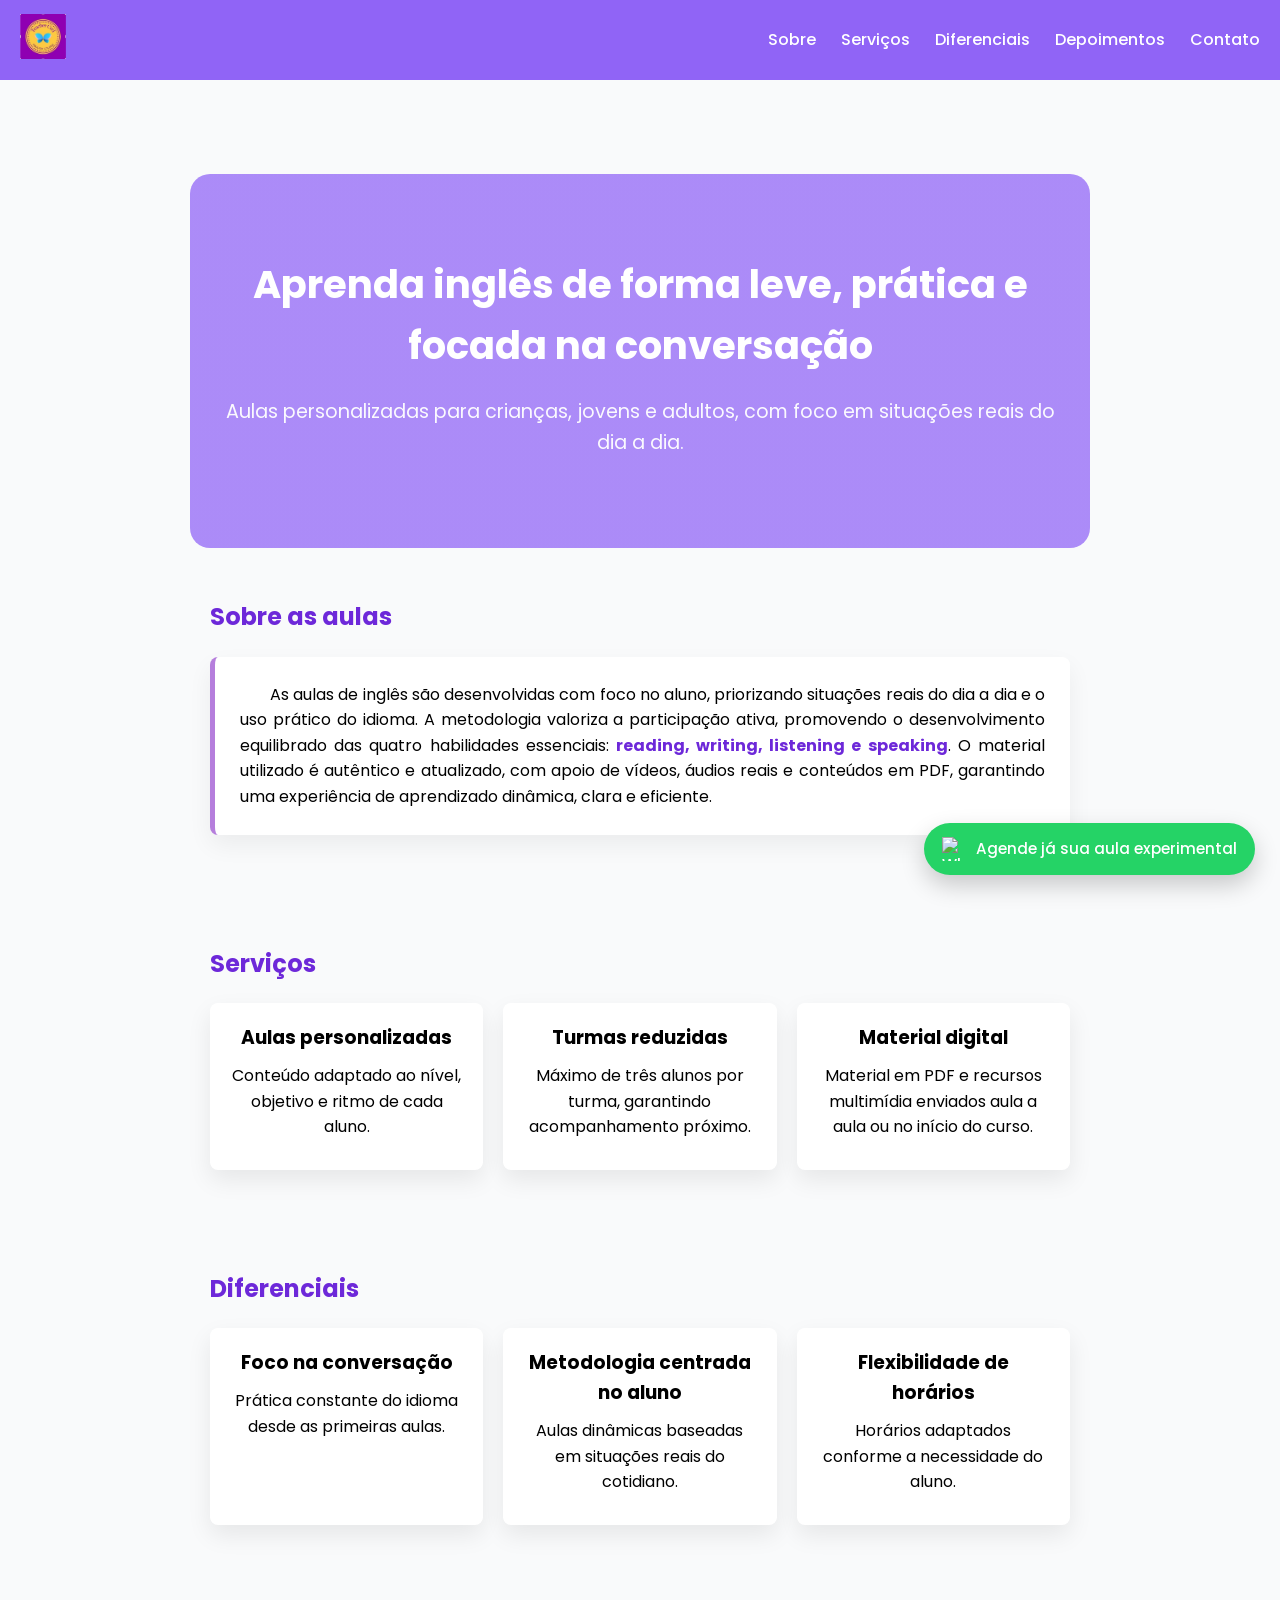
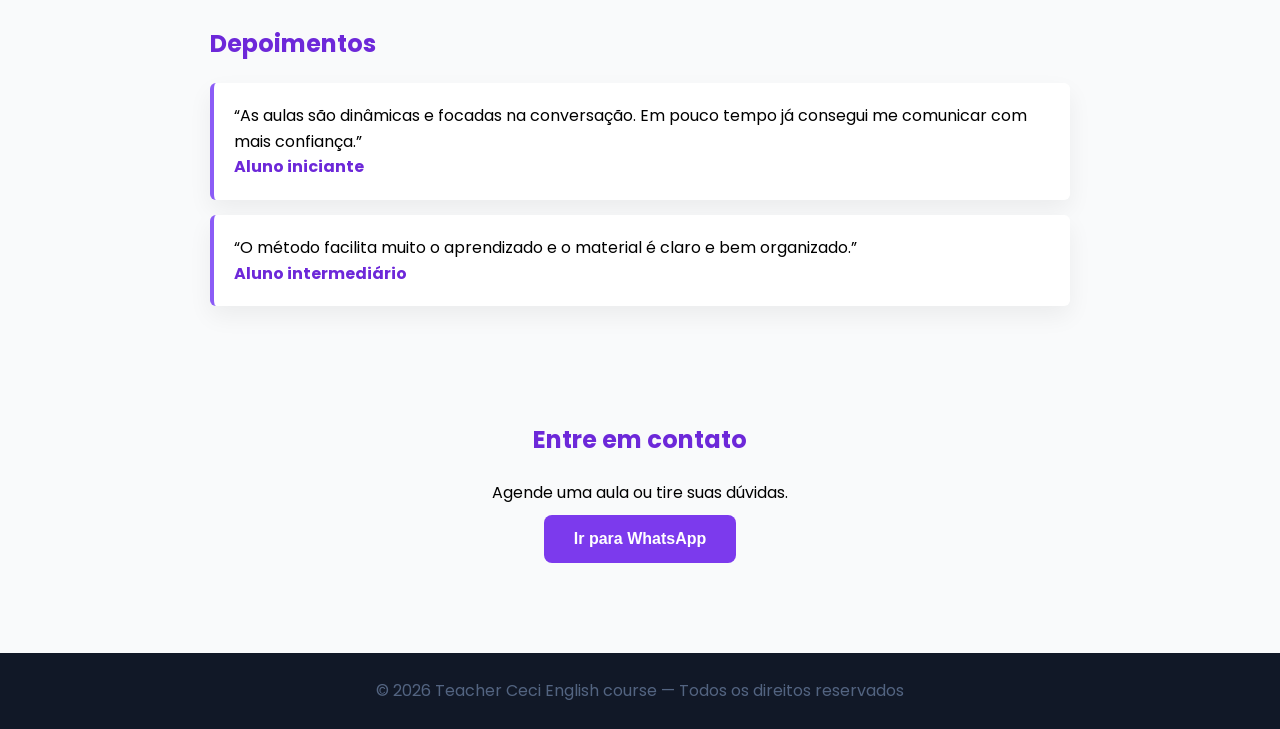
==== index.html @ 1634637b "Add files via upload" ====
<!DOCTYPE html>
<html lang="pt-BR">
<head>
  <meta charset="UTF-8">
  <meta name="viewport" content="width=device-width, initial-scale=1.0">
  <meta name="description" content="Aulas de inglês personalizadas para crianças, jovens e adultos, com foco na conversação e situações do dia a dia.">
  <title>Teacher Ceci English Course</title>
  <link href="https://fonts.googleapis.com/css2?family=Poppins:wght@300;400;600;700&display=swap" rel="stylesheet">
  <link rel="stylesheet" href="style.css">
</head>
<body id="topo">

<header class="topo">
  <a href="#topo" class="logo">
    <img src="img/logo.jpeg" alt="Logo Teacher Ceci">
  </a>

  <nav class="nav">
    <button class="menu-toggle" aria-label="Abrir menu">
      ☰
    </button>

    <ul class="menu">
      <li><a href="#sobre">Sobre</a></li>
      <li><a href="#servicos">Serviços</a></li>
      <li><a href="#diferenciais">Diferenciais</a></li>
      <li><a href="#depoimentos">Depoimentos</a></li>
      <li><a href="#contato">Contato</a></li>
    </ul>
  </nav>
</header>

<div class="hero">
  <h1>Aprenda inglês de forma leve, prática e focada na conversação</h1>
  <p>Aulas personalizadas para crianças, jovens e adultos, com foco em situações reais do dia a dia.</p>
</div>



  <section id="sobre" class="sobre">
    <h2>Sobre as aulas</h2>
     <p>
    As aulas de inglês são desenvolvidas com foco no aluno, priorizando situações reais do dia a dia e o uso prático do idioma.
    A metodologia valoriza a participação ativa, promovendo o desenvolvimento equilibrado das quatro habilidades essenciais:
    <strong>reading, writing, listening e speaking</strong>.
    O material utilizado é autêntico e atualizado, com apoio de vídeos, áudios reais e conteúdos em PDF, garantindo uma
    experiência de aprendizado dinâmica, clara e eficiente.
  </p>
</section>

  <section id="servicos" class="servicos">
  <h2>Serviços</h2>
  <ul>
    <li>
      <h3>Aulas personalizadas</h3>
      <p>Conteúdo adaptado ao nível, objetivo e ritmo de cada aluno.</p>
    </li>
    <li>
      <h3>Turmas reduzidas</h3>
      <p>Máximo de três alunos por turma, garantindo acompanhamento próximo.</p>
    </li>
    <li>
      <h3>Material digital</h3>
      <p>Material em PDF e recursos multimídia enviados aula a aula ou no início do curso.</p>
    </li>
  </ul>
</section>


 

<section id="diferenciais" class="servicos">
  <h2>Diferenciais</h2>
  <ul>
    <li>
      <h3>Foco na conversação</h3>
      <p>Prática constante do idioma desde as primeiras aulas.</p>
    </li>
    <li>
      <h3>Metodologia centrada no aluno</h3>
      <p>Aulas dinâmicas baseadas em situações reais do cotidiano.</p>
    </li>
    <li>
      <h3>Flexibilidade de horários</h3>
      <p>Horários adaptados conforme a necessidade do aluno.</p>
    </li>
  </ul>
</section>

<section id="depoimentos">
  <h2>Depoimentos</h2>

  <p>
    “As aulas são dinâmicas e focadas na conversação. Em pouco tempo já consegui me comunicar com mais confiança.”
    <br><strong>Aluno iniciante</strong>
  </p>

  <p>
    “O método facilita muito o aprendizado e o material é claro e bem organizado.”
    <br><strong>Aluno intermediário</strong>
  </p>
</section>

<section id="contato" class="contato">
  <h2>Entre em contato</h2>
  <p>Agende uma aula ou tire suas dúvidas.</p>
  <a href="https://wa.me/5511981328316" target="_blank">
  <button>Ir para WhatsApp</button>
</a>

</section>


  <footer>
  © 2026 Teacher Ceci English course — Todos os direitos reservados
</footer>

  
  <script src="script.js"></script>
  <a href="https://wa.me/5511981328316" class="whatsapp" target="_blank">
  <img src="img/whatsapp.svg" alt="WhatsApp">
  <span>Agende já sua aula experimental</span>
</a>
</body>
</html>
---- style.css ----
/* RESET */
* {
  margin: 0;
  padding: 0;
  box-sizing: border-box;
}

strong {
  color: #6d28d9;
}

/* GERAL */
body {
  font-family: 'Poppins', sans-serif;
  background-color: #f9fafb;
  color: black;
  line-height: 1.6;
  padding-top: 64px;
}

p {
  font-size: 1rem;
  margin-top: 10px;
  margin-bottom: 10px;
}


html {
  scroll-behavior: smooth;
}

/* HEADER */
.topo-barra {
  position: fixed;
  top: 0;
  left: 0;
  width: 100%;
  height: 64px; 

  background: rgba(139, 92, 246, 0.95);
  backdrop-filter: blur(6px);

  display: flex;
  align-items: center;
  justify-content: space-between;

  padding: 0 20px; 
  z-index: 1000;
}


.logo-link {
  height: 40px;
  display: flex;
  align-items: center;
}

.logo-link img {
  height: 100%;
  width: auto;
  display: block;
}


 .hero {
  max-width: 900px;
  margin: 110px auto 0; 
  padding: 80px 20px;
  text-align: center;
  color: white;

  background-image:
    linear-gradient(rgba(139,92,246,0.7), rgba(139,92,246,0.7)),
    url("img/hero-ingles.jpg");

  background-size: cover;
  background-position: center;
  border-radius: 20px;
}



.hero h1 {
  font-size: 2.4rem;
  margin-bottom: 20px;
}

.hero p {
  font-size: 1.2rem;
  opacity: 0.95;
}

header h1 {
  font-size: 2.8rem;
}

header p {
  font-size: 1.2rem;
  margin-top: 10px;
}

nav {
  display: flex;
  align-items: center;
}



nav a {
  color: white;
  text-decoration: none;
  font-weight: 500;
  font-size: 1rem;
  transition: 0.3s;
  position: relative;

}

nav a::after {
  content: "";
  position: absolute;
  width: 0;
  height: 2px;
  bottom: -5px;
  left: 0;
  background: white;
  transition: 0.3s;
}

nav a:hover::after {
  width: 100%;
}

nav a:hover {
  opacity: 0.8;
}

/* SEÇÕES */
section {
  max-width: 900px;
  margin: auto;
  padding: 50px 20px;
  scroll-margin-top: 100px;
}

h2 {
  margin-bottom: 20px;
  color: #6d28d9;
}

/* SOBRE */
.sobre p {
  background: white;
  padding: 25px;
  border-left: 5px solid #B57EDC;
  border-radius: 8px;
  text-align: justify;
  text-indent: 30px; 
  box-shadow: 0 10px 25px rgba(0,0,0,0.06);
}


/* SERVIÇOS */
.servicos ul {
  display: grid;
  grid-template-columns: repeat(auto-fit, minmax(220px, 1fr));
  gap: 20px;
  list-style: none;
}

.servicos li {
  background: white;
  padding: 20px;
  text-align: center;
  border-radius: 8px;
  box-shadow: 0 10px 25px rgba(0,0,0,0.08);
}

/* CONTATO */
.contato {
  text-align: center;
}

button {
  background: #7c3aed;
  color: white;
  border: none;
  padding: 15px 30px;
  font-size: 1rem;
  font-weight: 600;
  border-radius: 8px;
  cursor: pointer;
  transition: 0.3s;
}

button:hover {
  background: #6d28d9;
  transform: scale(1.05);
}

/* FOOTER */
footer {
  background: #111827;
  color: #536481;
  text-align: center;
  padding: 25px;
  margin-top: 40px;
}
section {
  animation: fadeUp 0.8s ease forwards;
}

@keyframes fadeUp {
  from {
    opacity: 0;
    transform: translateY(20px);
  }
  to {
    opacity: 1;
    transform: translateY(0);
  }
}
.whatsapp {
  position: fixed;
  bottom: 25px;
  right: 25px;

  display: flex;
  align-items: center;
  gap: 10px;

  background: #25d366;
  color: white;
  padding: 14px 18px;
  border-radius: 50px;

  text-decoration: none;
  font-weight: 500;
  font-size: 0.95rem;

  box-shadow: 0 10px 25px rgba(0,0,0,0.2);
  z-index: 999;

  transition: 0.3s;
}

.whatsapp img {
  width: 24px;
  height: 24px;
}

.whatsapp:hover {
  transform: scale(1.05);
}

@media (max-width: 768px) {
  .whatsapp span {
    display: none;
  }

  .whatsapp {
    padding: 15px;
    border-radius: 50%;
  }
}
@media (max-width: 768px) {
  .topo-barra {
    flex-direction: column;
    gap: 15px;
  }

  .hero h1 {
    font-size: 1.8rem;
  }

  .hero p {
    font-size: 1rem;
  }
}


#depoimentos p {
  background: white;
  padding: 20px;
  margin-bottom: 15px;
  border-left: 4px solid #8b5cf6;
  border-radius: 6px;
  box-shadow: 0 10px 25px rgba(0,0,0,0.06);
}

.logo img {
  height: 45px;
}

.menu {
  display: flex;
  gap: 30px;
}

.menu a {
  color: white;
  text-decoration: none;
  font-weight: 500;
}
.topo {
  position: fixed;
  top: 0;
  left: 0;
  width: 100%;
  height: 80px;
  background: rgba(139, 92, 246, 0.95);
  display: flex;
  justify-content: space-between;
  align-items: center;
  padding: 0px 20px;
  z-index: 1000;
}

.logo img {
  height: 45px;
}

/* NAV */
.nav {
  position: relative;
}

.menu {
  list-style: none;
  display: flex;
  gap: 25px;
}

/* BOTÃO HAMBÚRGUER */
.menu-toggle {
  position: relative;
  z-index: 10000;
  display: none;
  background: none;
  border: none;
  font-size: 28px;
  color: white;
  cursor: pointer;
}

/* MOBILE */
 @media (max-width: 768px) {

  .menu-toggle {
    display: block;
  }

  .nav {
    position: relative;
  }

  .menu {
    display: none;
    position: absolute;
    top: calc(100% + 10px);
    right: 0;

    background: #8b5cf6;
    flex-direction: column;
    width: 220px;
    padding: 18px;

    border-radius: 12px;
    box-shadow: 0 10px 25px rgba(0,0,0,0.25);

    z-index: 9999;
  }

  .menu.show {
    display: flex;
  }
}
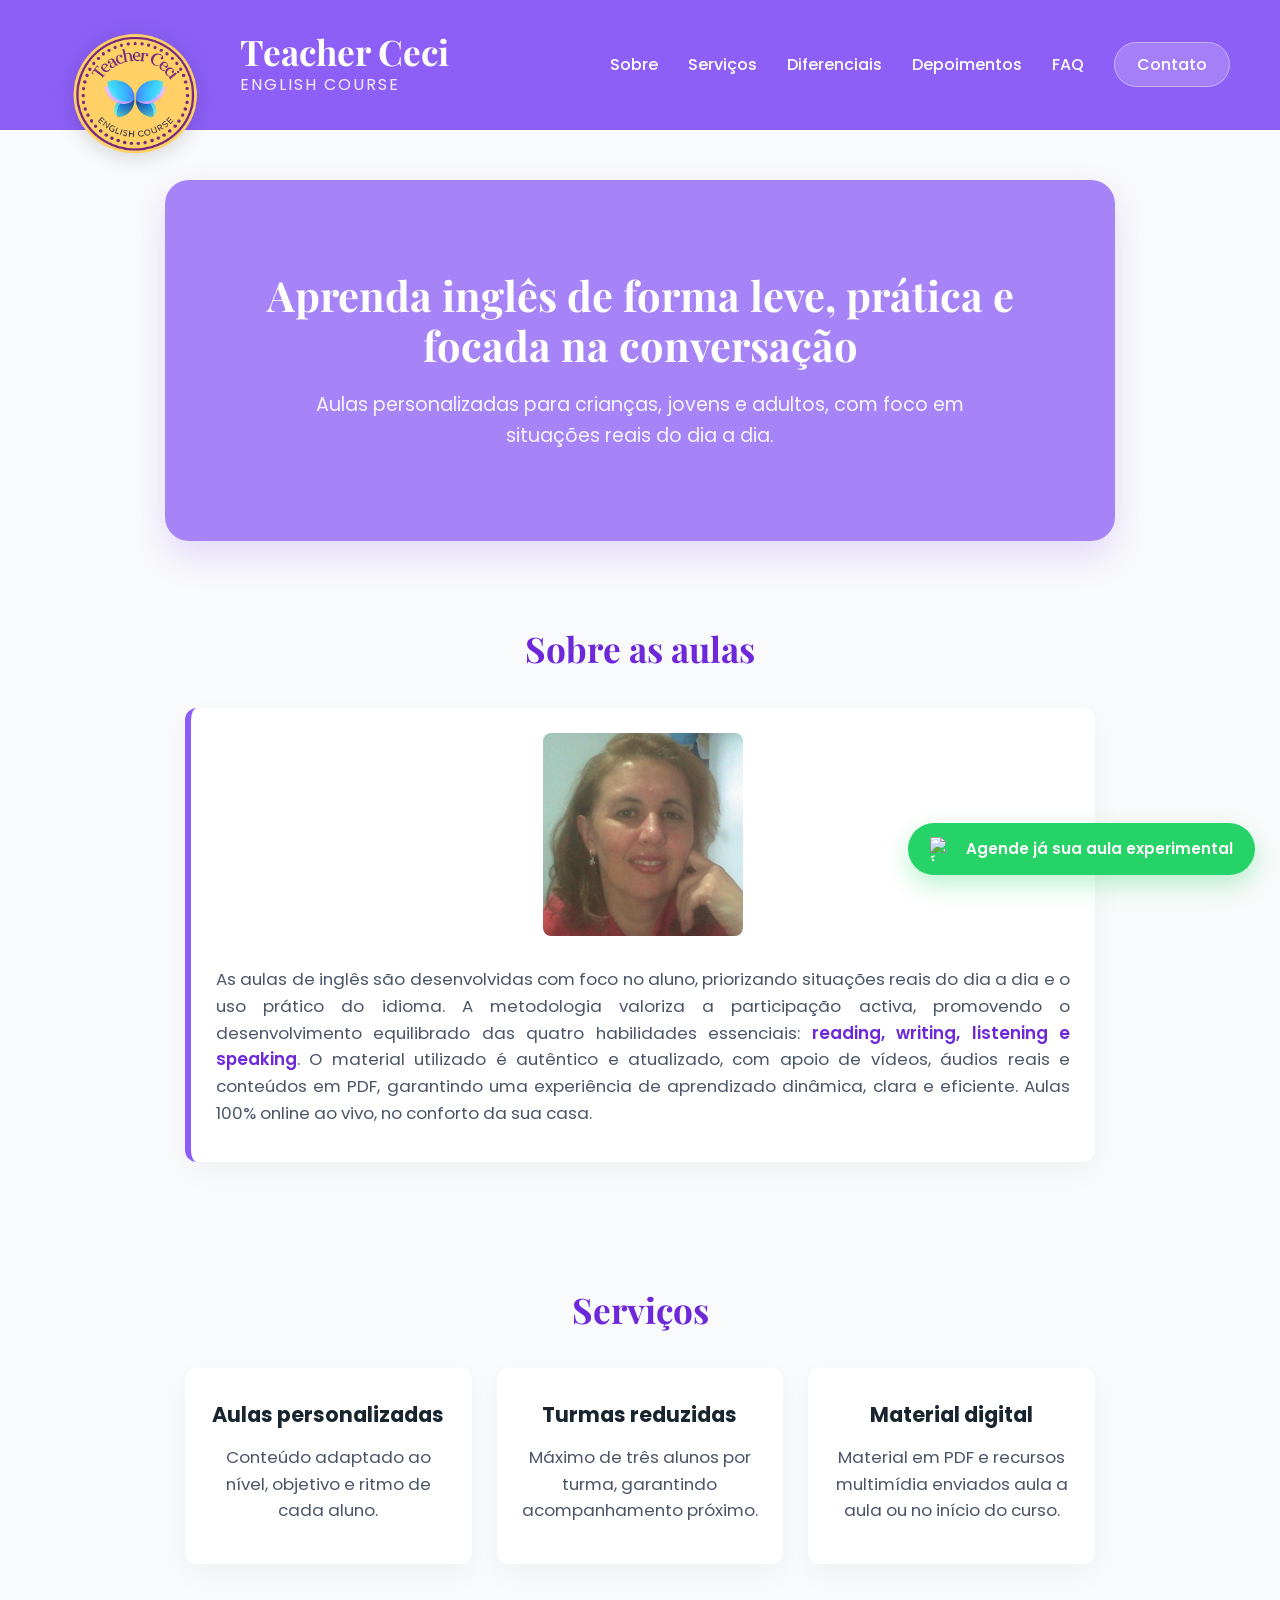
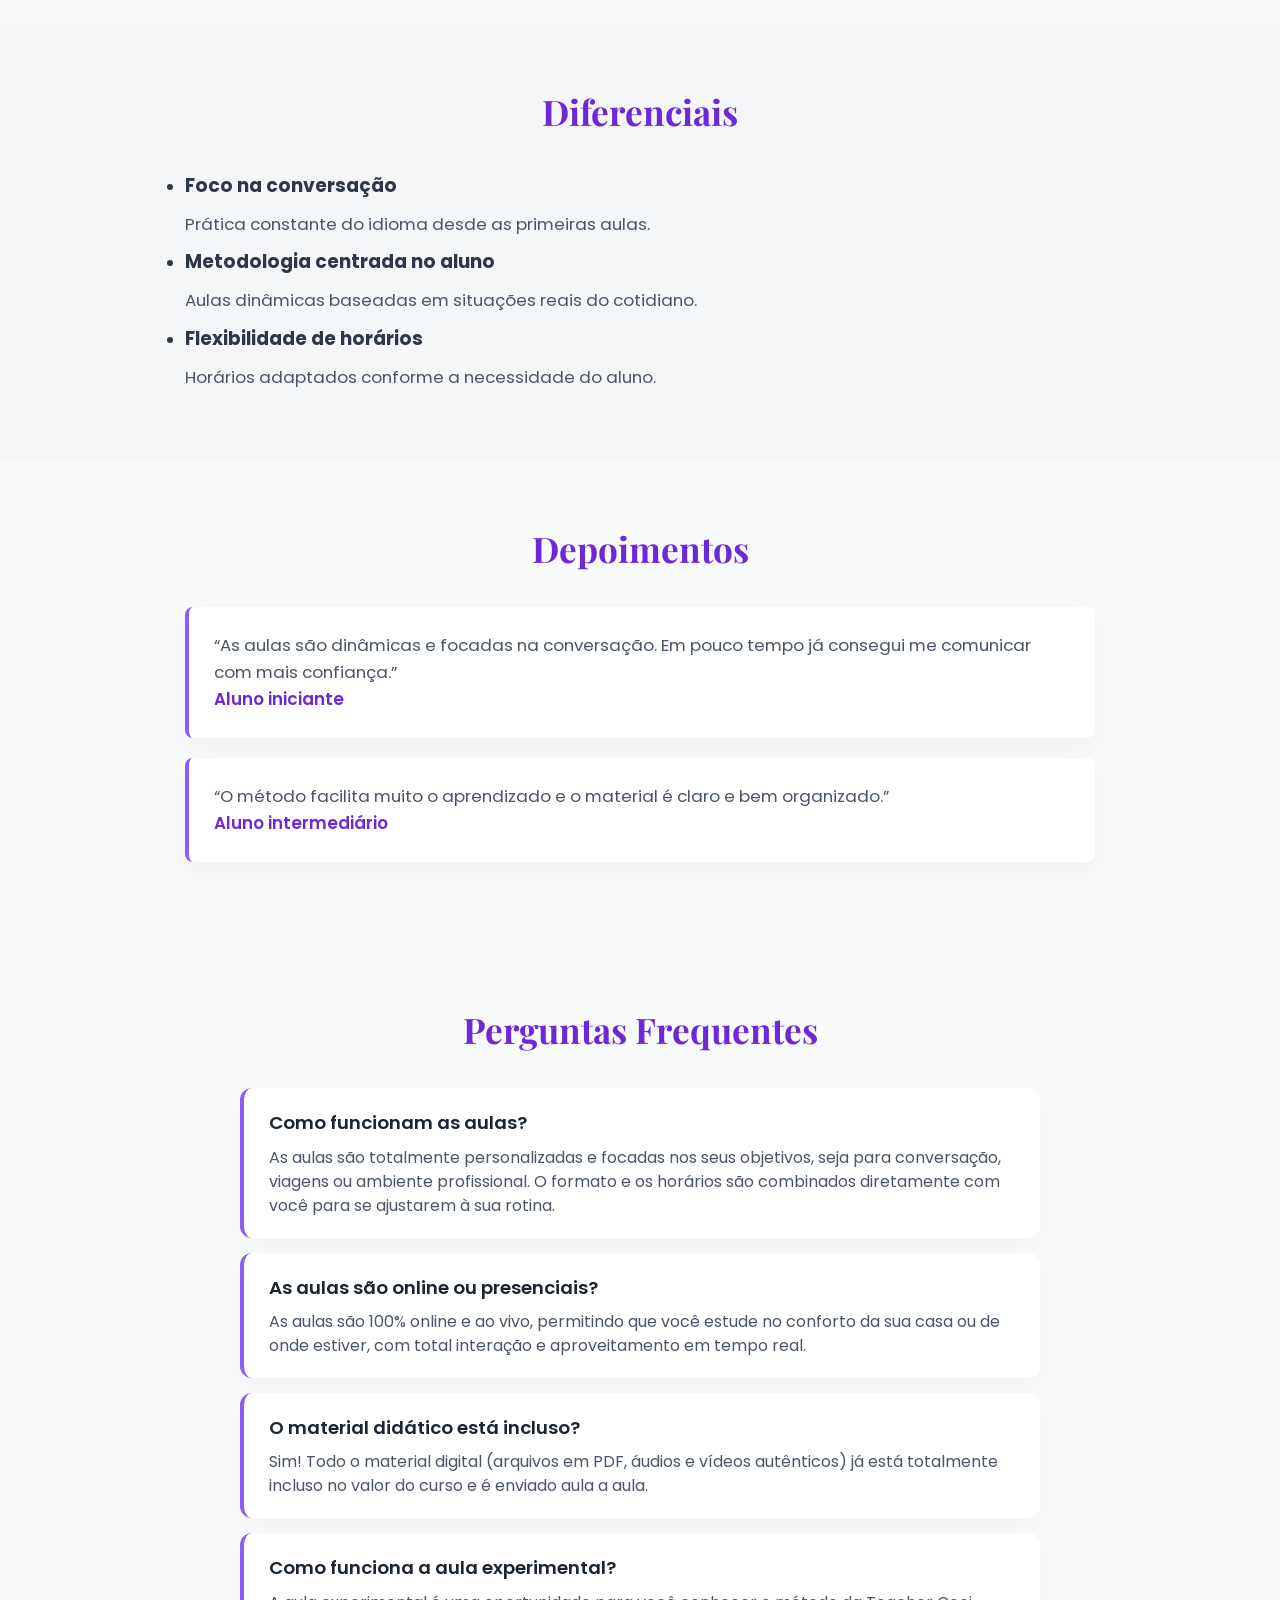
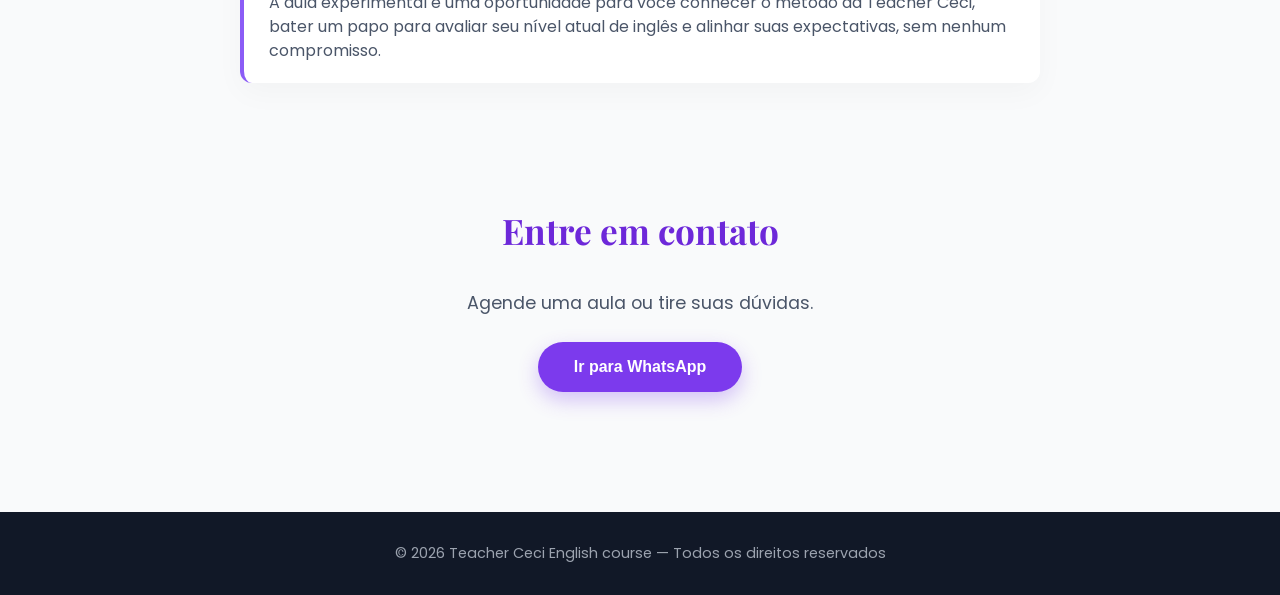
==== commit e8c20ad6: "Add files via upload" ====
--- a/index.html
+++ b/index.html
@@ -5,29 +5,39 @@
   <meta name="viewport" content="width=device-width, initial-scale=1.0">
   <meta name="description" content="Aulas de inglês personalizadas para crianças, jovens e adultos, com foco na conversação e situações do dia a dia.">
   <title>Teacher Ceci English Course</title>
-  <link href="https://fonts.googleapis.com/css2?family=Poppins:wght@300;400;600;700&display=swap" rel="stylesheet">
+  <!-- Fontes otimizadas: Playfair Display para títulos e Poppins para textos -->
+<link rel="preconnect" href="https://fonts.googleapis.com">
+<link rel="preconnect" href="https://fonts.gstatic.com" crossorigin>
+<link href="https://fonts.googleapis.com/css2?family=Playfair+Display:ital,wght@0,700;1,400&family=Poppins:wght@300;400;500;600;700&display=swap" rel="stylesheet">
   <link rel="stylesheet" href="style.css">
+  <link rel="icon" type="image/png" href="img/favicon.png">
 </head>
 <body id="topo">
 
-<header class="topo">
-  <a href="#topo" class="logo">
-    <img src="img/logo.jpeg" alt="Logo Teacher Ceci">
-  </a>
+<header class="topo-barra">
+  
+  <div class="logo-area">
+    <div class="logo">
+      <img src="img/logo.png" alt="Logotipo oficial do curso de inglês Teacher Ceci English Course">
+    </div>
 
-  <nav class="nav">
-    <button class="menu-toggle" aria-label="Abrir menu">
-      ☰
-    </button>
+    <div class="nome-escola">
+      <h1>Teacher Ceci</h1>
+      <span>English Course</span>
+    </div>
+  </div>
 
-    <ul class="menu">
+  <nav>
+    <ul>
       <li><a href="#sobre">Sobre</a></li>
       <li><a href="#servicos">Serviços</a></li>
       <li><a href="#diferenciais">Diferenciais</a></li>
       <li><a href="#depoimentos">Depoimentos</a></li>
-      <li><a href="#contato">Contato</a></li>
+      <li><a href="#faq">FAQ</a></li>
+      <li><a href="#contato" class="botao-contato">Contato</a></li>
     </ul>
   </nav>
+
 </header>
 
 <div class="hero">
@@ -38,14 +48,24 @@
 
 
   <section id="sobre" class="sobre">
-    <h2>Sobre as aulas</h2>
-     <p>
-    As aulas de inglês são desenvolvidas com foco no aluno, priorizando situações reais do dia a dia e o uso prático do idioma.
-    A metodologia valoriza a participação ativa, promovendo o desenvolvimento equilibrado das quatro habilidades essenciais:
-    <strong>reading, writing, listening e speaking</strong>.
-    O material utilizado é autêntico e atualizado, com apoio de vídeos, áudios reais e conteúdos em PDF, garantindo uma
-    experiência de aprendizado dinâmica, clara e eficiente.
-  </p>
+  <h2>Sobre as aulas</h2>
+  
+  <div class="sobre-container">
+    <div class="sobre-foto">
+      <!-- Substitua pelo caminho real da foto dela -->
+      <img src="img/teacher-ceci.jpg" alt="Professora Ceci sorrindo em sua sala de aula de inglês online">
+    </div>
+    
+    <div class="sobre-texto">
+      <p>
+        As aulas de inglês são desenvolvidas com foco no aluno, priorizando situações reais do dia a dia e o uso prático do idioma.
+        A metodologia valoriza a participação activa, promovendo o desenvolvimento equilibrado das quatro habilidades essenciais:
+        <strong>reading, writing, listening e speaking</strong>.
+        O material utilizado é autêntico e atualizado, com apoio de vídeos, áudios reais e conteúdos em PDF, garantindo uma
+        experiência de aprendizado dinâmica, clara e eficiente. Aulas 100% online ao vivo, no conforto da sua casa.
+      </p>
+    </div>
+  </div>
 </section>
 
   <section id="servicos" class="servicos">
@@ -69,7 +89,7 @@
 
  
 
-<section id="diferenciais" class="servicos">
+<section id="diferenciais" class="diferenciais">
   <h2>Diferenciais</h2>
   <ul>
     <li>
@@ -101,10 +121,52 @@
   </p>
 </section>
 
+<section id="faq" class="faq">
+  <h2>Perguntas Frequentes</h2>
+  
+  <div class="faq-container">
+    <div class="faq-item">
+      <div class="faq-pergunta">
+        <h3>Como funcionam as aulas?</h3>
+      </div>
+      <div class="faq-resposta">
+        <p>As aulas são totalmente personalizadas e focadas nos seus objetivos, seja para conversação, viagens ou ambiente profissional. O formato e os horários são combinados diretamente com você para se ajustarem à sua rotina.</p>
+      </div>
+    </div>
+
+    <div class="faq-item">
+      <div class="faq-pergunta">
+        <h3>As aulas são online ou presenciais?</h3>
+      </div>
+      <div class="faq-resposta">
+        <p>As aulas são 100% online e ao vivo, permitindo que você estude no conforto da sua casa ou de onde estiver, com total interação e aproveitamento em tempo real.</p>
+      </div>
+    </div>
+
+    <div class="faq-item">
+      <div class="faq-pergunta">
+        <h3>O material didático está incluso?</h3>
+      </div>
+      <div class="faq-resposta">
+        <p>Sim! Todo o material digital (arquivos em PDF, áudios e vídeos autênticos) já está totalmente incluso no valor do curso e é enviado aula a aula.</p>
+      </div>
+    </div>
+
+    <div class="faq-item">
+      <div class="faq-pergunta">
+        <h3>Como funciona a aula experimental?</h3>
+      </div>
+      <div class="faq-resposta">
+        <p>A aula experimental é uma oportunidade para você conhecer o método da Teacher Ceci, bater um papo para avaliar seu nível atual de inglês e alinhar suas expectativas, sem nenhum compromisso.</p>
+      </div>
+    </div>
+  </div>
+</section>
+
 <section id="contato" class="contato">
   <h2>Entre em contato</h2>
   <p>Agende uma aula ou tire suas dúvidas.</p>
-  <a href="https://wa.me/5511981328316" target="_blank">
+  <a href="https://wa.me/5511981328316?text=Ol%C3%A1%2C%20Teacher%20Ceci!%20Acessei%20o%20seu%20site%20e%20gostaria%20de%20tirar%20algumas%20d%C3%BAvidas%20sobre%20as%20aulas." target="_blank">
   <button>Ir para WhatsApp</button>
 </a>
 
@@ -117,8 +179,8 @@
 
   
   <script src="script.js"></script>
-  <a href="https://wa.me/5511981328316" class="whatsapp" target="_blank">
-  <img src="img/whatsapp.svg" alt="WhatsApp">
+  <a href="https://wa.me/5511981328316?text=Ol%C3%A1%2C%20Teacher%20Ceci!%20Gostaria%20de%20agendar%20uma%20aula%20experimental." class="whatsapp" target="_blank">
+  <img src="img/whatsapp.svg" alt="Ícone do WhatsApp para contato e agendamento de aulas de inglês">
   <span>Agende já sua aula experimental</span>
 </a>
 </body>
--- a/style.css
+++ b/style.css
@@ -1,119 +1,112 @@
-/* RESET */
+/* ==========================================
+   1. RESET & CONFIGURAÇÕES GERAIS
+   ========================================== */
 * {
   margin: 0;
   padding: 0;
   box-sizing: border-box;
 }
 
-strong {
-  color: #6d28d9;
-}
-
-/* GERAL */
+html {
+  scroll-behavior: smooth;
+}
+
 body {
   font-family: 'Poppins', sans-serif;
   background-color: #f9fafb;
-  color: black;
+  color: #2d3748; /* Cinza escuro elegante no lugar do preto puro */
   line-height: 1.6;
-  padding-top: 64px;
+  padding-top: 140px; /* Alinhado com a altura do header fixo */
+}
+
+strong {
+  color: #6d28d9;
+  font-weight: 600;
 }
 
 p {
-  font-size: 1rem;
+  font-size: 1.05rem;
+  color: #4a5568;
   margin-top: 10px;
   margin-bottom: 10px;
 }
 
-
-html {
-  scroll-behavior: smooth;
-}
-
-/* HEADER */
+/* ==========================================
+   2. HEADER / TOPO DO SITE
+   ========================================== */
 .topo-barra {
   position: fixed;
   top: 0;
   left: 0;
   width: 100%;
-  height: 64px; 
-
-  background: rgba(139, 92, 246, 0.95);
+  height: 130px;
+  background: rgba(139, 92, 246, 0.98);
   backdrop-filter: blur(6px);
-
   display: flex;
   align-items: center;
   justify-content: space-between;
-
-  padding: 0 20px; 
+  padding: 0 50px;
   z-index: 1000;
 }
 
-
-.logo-link {
-  height: 40px;
+.logo-area {
   display: flex;
   align-items: center;
-}
-
-.logo-link img {
-  height: 100%;
+  gap: 20px;
+}
+
+.logo {
+  position: relative;
+  top: 35px; /* Faz o logo "vazar" elegantemente para fora do header */
+}
+
+.logo img {
+  height: 170px;
   width: auto;
   display: block;
-}
-
-
- .hero {
-  max-width: 900px;
-  margin: 110px auto 0; 
-  padding: 80px 20px;
-  text-align: center;
+  filter: drop-shadow(0 4px 10px rgba(0,0,0,0.15));
+}
+
+.nome-escola {
   color: white;
-
-  background-image:
-    linear-gradient(rgba(139,92,246,0.7), rgba(139,92,246,0.7)),
-    url("img/hero-ingles.jpg");
-
-  background-size: cover;
-  background-position: center;
-  border-radius: 20px;
-}
-
-
-
-.hero h1 {
-  font-size: 2.4rem;
-  margin-bottom: 20px;
-}
-
-.hero p {
-  font-size: 1.2rem;
-  opacity: 0.95;
-}
-
-header h1 {
-  font-size: 2.8rem;
-}
-
-header p {
-  font-size: 1.2rem;
-  margin-top: 10px;
-}
-
+}
+
+.nome-escola h1 {
+  font-family: 'Playfair Display', serif;
+  font-size: 2.2rem;
+  margin: 0;
+  line-height: 1.1;
+  font-weight: 700;
+}
+
+.nome-escola span {
+  font-size: 1rem;
+  font-weight: 400;
+  text-transform: uppercase;
+  letter-spacing: 2px;
+  opacity: 0.9;
+}
+
+/* Navegação */
 nav {
   display: flex;
   align-items: center;
 }
 
-
+nav ul {
+  display: flex;
+  list-style: none;
+  gap: 30px;
+  align-items: center;
+}
 
 nav a {
   color: white;
   text-decoration: none;
   font-weight: 500;
   font-size: 1rem;
-  transition: 0.3s;
+  transition: 0.3s ease;
   position: relative;
-
 }
 
 nav a::after {
@@ -124,7 +117,7 @@
   bottom: -5px;
   left: 0;
   background: white;
-  transition: 0.3s;
+  transition: 0.3s ease;
 }
 
 nav a:hover::after {
@@ -132,209 +125,27 @@
 }
 
 nav a:hover {
-  opacity: 0.8;
-}
-
-/* SEÇÕES */
-section {
-  max-width: 900px;
-  margin: auto;
-  padding: 50px 20px;
-  scroll-margin-top: 100px;
-}
-
-h2 {
-  margin-bottom: 20px;
-  color: #6d28d9;
-}
-
-/* SOBRE */
-.sobre p {
+  opacity: 0.85;
+}
+
+.botao-contato {
+  background: rgba(255, 255, 255, 0.2);
+  padding: 10px 22px;
+  border-radius: 25px;
+  border: 1px solid rgba(255, 255, 255, 0.4);
+}
+
+.botao-contato:hover {
   background: white;
-  padding: 25px;
-  border-left: 5px solid #B57EDC;
-  border-radius: 8px;
-  text-align: justify;
-  text-indent: 30px; 
-  box-shadow: 0 10px 25px rgba(0,0,0,0.06);
-}
-
-
-/* SERVIÇOS */
-.servicos ul {
-  display: grid;
-  grid-template-columns: repeat(auto-fit, minmax(220px, 1fr));
-  gap: 20px;
-  list-style: none;
-}
-
-.servicos li {
-  background: white;
-  padding: 20px;
-  text-align: center;
-  border-radius: 8px;
-  box-shadow: 0 10px 25px rgba(0,0,0,0.08);
-}
-
-/* CONTATO */
-.contato {
-  text-align: center;
-}
-
-button {
-  background: #7c3aed;
-  color: white;
-  border: none;
-  padding: 15px 30px;
-  font-size: 1rem;
-  font-weight: 600;
-  border-radius: 8px;
-  cursor: pointer;
-  transition: 0.3s;
-}
-
-button:hover {
-  background: #6d28d9;
-  transform: scale(1.05);
-}
-
-/* FOOTER */
-footer {
-  background: #111827;
-  color: #536481;
-  text-align: center;
-  padding: 25px;
-  margin-top: 40px;
-}
-section {
-  animation: fadeUp 0.8s ease forwards;
-}
-
-@keyframes fadeUp {
-  from {
-    opacity: 0;
-    transform: translateY(20px);
-  }
-  to {
-    opacity: 1;
-    transform: translateY(0);
-  }
-}
-.whatsapp {
-  position: fixed;
-  bottom: 25px;
-  right: 25px;
-
-  display: flex;
-  align-items: center;
-  gap: 10px;
-
-  background: #25d366;
-  color: white;
-  padding: 14px 18px;
-  border-radius: 50px;
-
-  text-decoration: none;
-  font-weight: 500;
-  font-size: 0.95rem;
-
-  box-shadow: 0 10px 25px rgba(0,0,0,0.2);
-  z-index: 999;
-
-  transition: 0.3s;
-}
-
-.whatsapp img {
-  width: 24px;
-  height: 24px;
-}
-
-.whatsapp:hover {
-  transform: scale(1.05);
-}
-
-@media (max-width: 768px) {
-  .whatsapp span {
-    display: none;
-  }
-
-  .whatsapp {
-    padding: 15px;
-    border-radius: 50%;
-  }
-}
-@media (max-width: 768px) {
-  .topo-barra {
-    flex-direction: column;
-    gap: 15px;
-  }
-
-  .hero h1 {
-    font-size: 1.8rem;
-  }
-
-  .hero p {
-    font-size: 1rem;
-  }
-}
-
-
-#depoimentos p {
-  background: white;
-  padding: 20px;
-  margin-bottom: 15px;
-  border-left: 4px solid #8b5cf6;
-  border-radius: 6px;
-  box-shadow: 0 10px 25px rgba(0,0,0,0.06);
-}
-
-.logo img {
-  height: 45px;
-}
-
-.menu {
-  display: flex;
-  gap: 30px;
-}
-
-.menu a {
-  color: white;
-  text-decoration: none;
-  font-weight: 500;
-}
-.topo {
-  position: fixed;
-  top: 0;
-  left: 0;
-  width: 100%;
-  height: 80px;
-  background: rgba(139, 92, 246, 0.95);
-  display: flex;
-  justify-content: space-between;
-  align-items: center;
-  padding: 0px 20px;
-  z-index: 1000;
-}
-
-.logo img {
-  height: 45px;
-}
-
-/* NAV */
-.nav {
-  position: relative;
-}
-
-.menu {
-  list-style: none;
-  display: flex;
-  gap: 25px;
-}
-
-/* BOTÃO HAMBÚRGUER */
+  color: #7c3aed !important;
+}
+
+.botao-contato::after {
+  display: none; /* Remove a linha de baixo do botão de contato */
+}
+
+/* Botão Hamburguer (Mobile) */
 .menu-toggle {
-  position: relative;
-  z-index: 10000;
   display: none;
   background: none;
   border: none;
@@ -343,37 +154,350 @@
   cursor: pointer;
 }
 
-/* MOBILE */
- @media (max-width: 768px) {
-
+/* ==========================================
+   3. SEÇÃO HERO (INTRODUÇÃO)
+   ========================================== */
+.hero {
+  max-width: 950px;
+  margin: 40px auto 20px; 
+  padding: 90px 40px;
+  text-align: center;
+  color: white;
+  background-image: linear-gradient(rgba(139, 92, 246, 0.75), rgba(139, 92, 246, 0.75)), url("img/hero-ingles.jpg");
+  background-size: cover;
+  background-position: center;
+  border-radius: 24px;
+  box-shadow: 0 15px 35px rgba(139, 92, 246, 0.2);
+}
+
+.hero h1 {
+  font-family: 'Playfair Display', serif;
+  font-size: 2.6rem;
+  margin-bottom: 20px;
+  line-height: 1.2;
+}
+
+.hero p {
+  font-size: 1.2rem;
+  color: #f3f4f6;
+  max-width: 700px;
+  margin: 0 auto;
+}
+
+/* ==========================================
+   4. SEÇÕES GENÉRICAS & CONTEÚDO
+   ========================================== */
+section {
+  max-width: 950px;
+  margin: auto;
+  padding: 60px 20px;
+  scroll-margin-top: 140px;
+  animation: fadeUp 0.8s ease forwards;
+}
+
+h2 {
+  font-family: 'Playfair Display', serif;
+  font-size: 2.2rem;
+  margin-bottom: 30px;
+  color: #6d28d9;
+  text-align: center;
+}
+
+@keyframes fadeUp {
+  from {
+    opacity: 0;
+    transform: translateY(20px);
+  }
+  to {
+    opacity: 1;
+    transform: translateY(0);
+  }
+}
+/* Sobre (Texto e Foto lado a lado) */
+.sobre-container {
+  display: flex;
+  align-items: center;
+  gap: 40px; /* Espaço entre a foto e o texto */
+  background: white;
+  padding: 35px;
+  border-left: 6px solid #8b5cf6;
+  border-radius: 12px;
+  box-shadow: 0 10px 30px rgba(0,0,0,0.04);
+}
+
+.sobre-foto {
+  flex: 1; /* Faz a foto ocupar um espaço proporcional */
+  max-width: 300px; /* Limita o tamanho máximo da foto */
+}
+
+.sobre-foto img {
+  width: 100%;
+  height: auto;
+  border-radius: 8px; /* Deixa os cantos da foto arredondados */
+  display: block;
+  object-fit: cover;
+}
+
+.sobre-texto {
+  flex: 2; /* Faz o texto ter o dobro do espaço da foto */
+}
+
+/* Removemos a borda e o fundo do parágrafo individual, já que o container faz isso */
+.sobre p {
+  background: none;
+  padding: 0;
+  border-left: none;
+  border-radius: 0;
+  box-shadow: none;
+  text-align: justify;
+}
+
+/* Serviços e Diferenciais */
+.servicos ul {
+  display: grid;
+  grid-template-columns: repeat(auto-fit, minmax(260px, 1fr));
+  gap: 25px;
+  list-style: none;
+}
+
+.servicos li {
+  background: white;
+  padding: 30px 25px;
+  text-align: center;
+  border-radius: 12px;
+  box-shadow: 0 10px 30px rgba(0,0,0,0.04);
+  transition: 0.3s ease;
+}
+
+.servicos li:hover {
+  transform: translateY(-5px);
+  box-shadow: 0 15px 35px rgba(139, 92, 246, 0.1);
+}
+
+.servicos h3 {
+  font-size: 1.3rem;
+  color: #1a2530;
+  margin-bottom: 12px;
+}
+
+.diferenciais {
+  background-color: #f4f6f8;
+  max-width: 100%;
+  padding-left: calc((100% - 950px)/2 + 20px);
+  padding-right: calc((100% - 950px)/2 + 20px);
+}
+
+/* Depoimentos */
+#depoimentos p {
+  background: white;
+  padding: 25px;
+  margin-bottom: 20px;
+  border-left: 4px solid #8b5cf6;
+  border-radius: 8px;
+  box-shadow: 0 10px 30px rgba(0,0,0,0.04);
+}
+
+/* ==========================================
+   PERGUNTAS FREQUENTES (FAQ)
+   ========================================== */
+.faq-container {
+  display: flex;
+  flex-direction: column;
+  gap: 15px;
+  max-width: 800px;
+  margin: 0 auto;
+}
+
+.faq-item {
+  background: white;
+  padding: 20px 25px;
+  border-radius: 12px;
+  box-shadow: 0 10px 30px rgba(0,0,0,0.03);
+  border-left: 4px solid #8b5cf6; /* Barrinha roxa charmosa na lateral */
+}
+
+.faq-pergunta h3 {
+  font-size: 1.15rem;
+  color: #1a2530;
+  font-weight: 600;
+  margin-bottom: 8px;
+}
+
+.faq-resposta p {
+  color: #4a5568;
+  font-size: 1rem;
+  line-height: 1.5;
+  margin: 0;
+}
+
+/* Contato */
+.contato {
+  text-align: center;
+}
+
+.contato p {
+  margin-bottom: 25px;
+  font-size: 1.1rem;
+}
+
+button {
+  background: #7c3aed;
+  color: white;
+  border: none;
+  padding: 16px 36px;
+  font-size: 1rem;
+  font-weight: 600;
+  border-radius: 30px;
+  cursor: pointer;
+  box-shadow: 0 8px 20px rgba(124, 58, 237, 0.3);
+  transition: 0.3s ease;
+}
+
+button:hover {
+  background: #6d28d9;
+  transform: scale(1.03);
+  box-shadow: 0 10px 25px rgba(124, 58, 237, 0.4);
+}
+
+/* ==========================================
+   5. BOTÃO WHATSAPP FLUTUANTE
+   ========================================== */
+.whatsapp {
+  position: fixed;
+  bottom: 25px;
+  right: 25px;
+  display: flex;
+  align-items: center;
+  gap: 12px;
+  background: #25d366;
+  color: white;
+  padding: 14px 22px;
+  border-radius: 50px;
+  text-decoration: none;
+  font-weight: 600;
+  font-size: 0.95rem;
+  box-shadow: 0 10px 25px rgba(37, 211, 102, 0.3);
+  z-index: 999;
+  transition: 0.3s ease;
+}
+
+.whatsapp img {
+  width: 24px;
+  height: 24px;
+}
+
+.whatsapp:hover {
+  transform: scale(1.05) translateY(-2px);
+  box-shadow: 0 12px 30px rgba(37, 211, 102, 0.4);
+}
+
+/* ==========================================
+   6. FOOTER
+   ========================================== */
+footer {
+  background: #111827;
+  color: #9ca3af;
+  text-align: center;
+  padding: 30px;
+  margin-top: 60px;
+  font-size: 0.9rem;
+}
+
+/* ==========================================
+   7. MEDIA QUERIES (RESPONSIVIDADE)
+   ========================================== */
+@media (max-width: 768px) {
+  body {
+    padding-top: 110px;
+  }
+
+  .topo-barra {
+    height: 100px;
+    padding: 0 24px;
+  }
+
+  .logo {
+    top: 20px;
+  }
+
+  .logo img {
+    height: 110px;
+  }
+
+  .nome-escola h1 {
+    font-size: 1.6rem;
+  }
+
+  .nome-escola span {
+    font-size: 0.8rem;
+  }
+
+  /* Menu Mobile Integrado */
   .menu-toggle {
     display: block;
   }
 
-  .nav {
-    position: relative;
-  }
-
-  .menu {
+  nav ul {
     display: none;
     position: absolute;
-    top: calc(100% + 10px);
-    right: 0;
-
+    top: 100%;
+    right: 20px;
     background: #8b5cf6;
     flex-direction: column;
     width: 220px;
-    padding: 18px;
-
-    border-radius: 12px;
-    box-shadow: 0 10px 25px rgba(0,0,0,0.25);
-
-    z-index: 9999;
-  }
-
-  .menu.show {
+    padding: 20px;
+    border-radius: 14px;
+    box-shadow: 0 15px 35px rgba(0,0,0,0.2);
+    gap: 20px;
+  }
+
+  nav ul.show {
     display: flex;
   }
-}
-
-
+
+  /* Ajustes de conteúdo mobile */
+  .hero {
+    padding: 50px 20px;
+    margin: 20px 15px 0;
+  }
+
+  .hero h1 {
+    font-size: 1.8rem;
+  }
+
+  .hero p {
+    font-size: 1rem;
+  }
+
+  h2 {
+    font-size: 1.8rem;
+  }
+
+  .sobre p {
+    padding: 20px;
+    text-align: left;
+  }
+
+  /* Esconde o texto do whats no mobile, vira apenas o círculo com ícone */
+  .whatsapp span {
+    display: none;
+  }
+
+  .whatsapp {
+    padding: 16px;
+    border-radius: 50%;
+    bottom: 20px;
+    right: 20px;
+  }
+}
+/* Adicione isso dentro do @media (max-width: 768px) */
+  .sobre-container {
+    flex-direction: column; /* No celular, joga um para baixo do outro */
+    gap: 20px;
+    padding: 25px;
+  }
+
+  .sobre-foto {
+    max-width: 200px; /* Foto um pouco menor no celular */
+    margin: 0 auto;
+  }
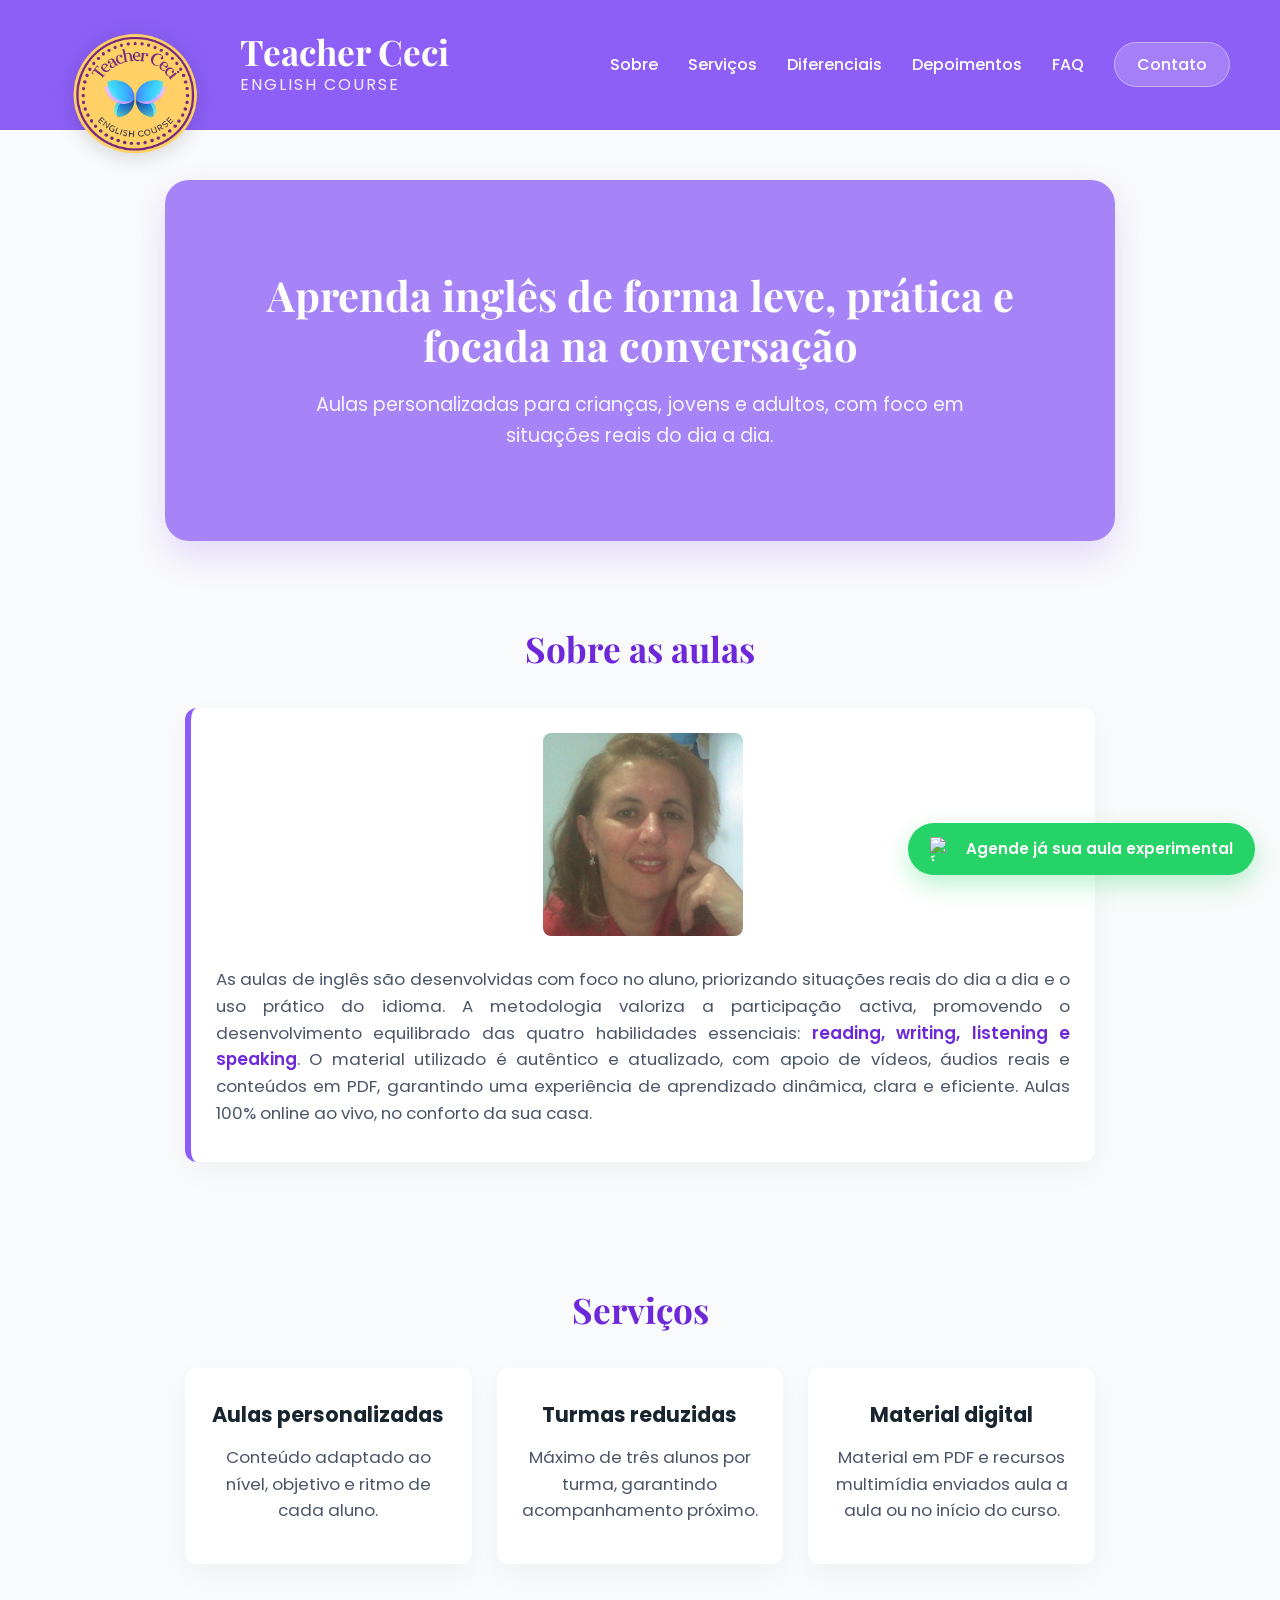
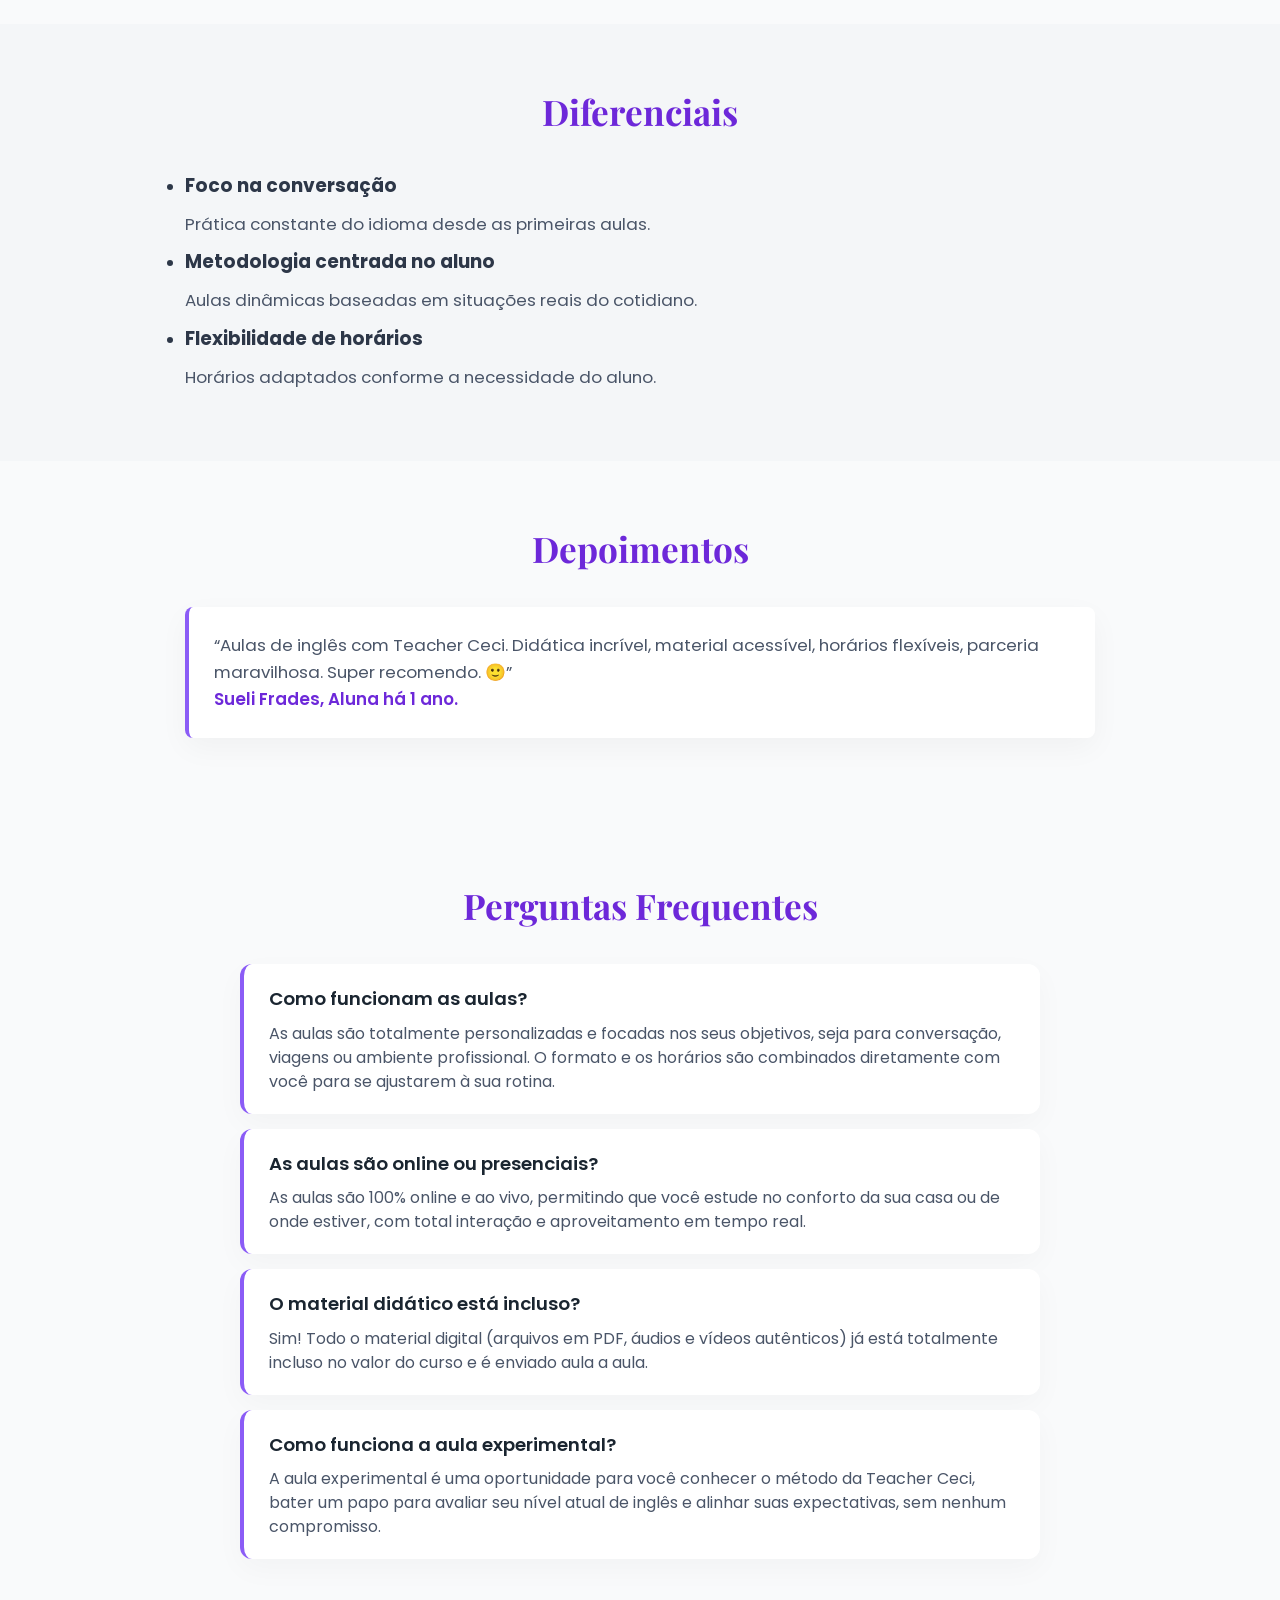
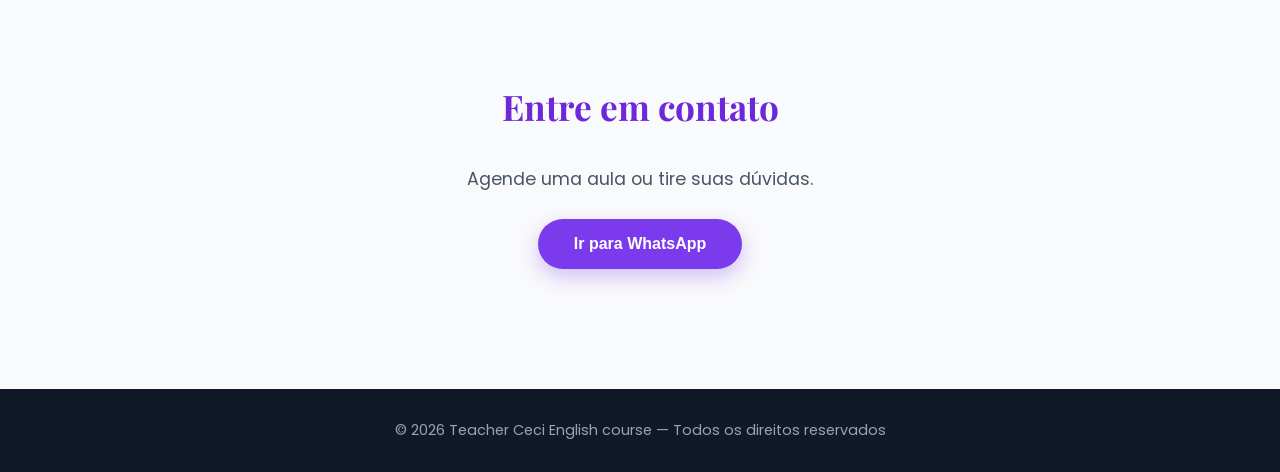
==== commit cc3ae748: "Add files via upload" ====
--- a/index.html
+++ b/index.html
@@ -111,14 +111,10 @@
   <h2>Depoimentos</h2>
 
   <p>
-    “As aulas são dinâmicas e focadas na conversação. Em pouco tempo já consegui me comunicar com mais confiança.”
-    <br><strong>Aluno iniciante</strong>
+    “Aulas de inglês com Teacher Ceci. Didática incrível, material acessível, horários flexíveis, parceria maravilhosa. Super recomendo. 🙂”
+    <br><strong>Sueli Frades, Aluna há 1 ano.</strong>
   </p>
 
-  <p>
-    “O método facilita muito o aprendizado e o material é claro e bem organizado.”
-    <br><strong>Aluno intermediário</strong>
-  </p>
 </section>
 
 <section id="faq" class="faq">
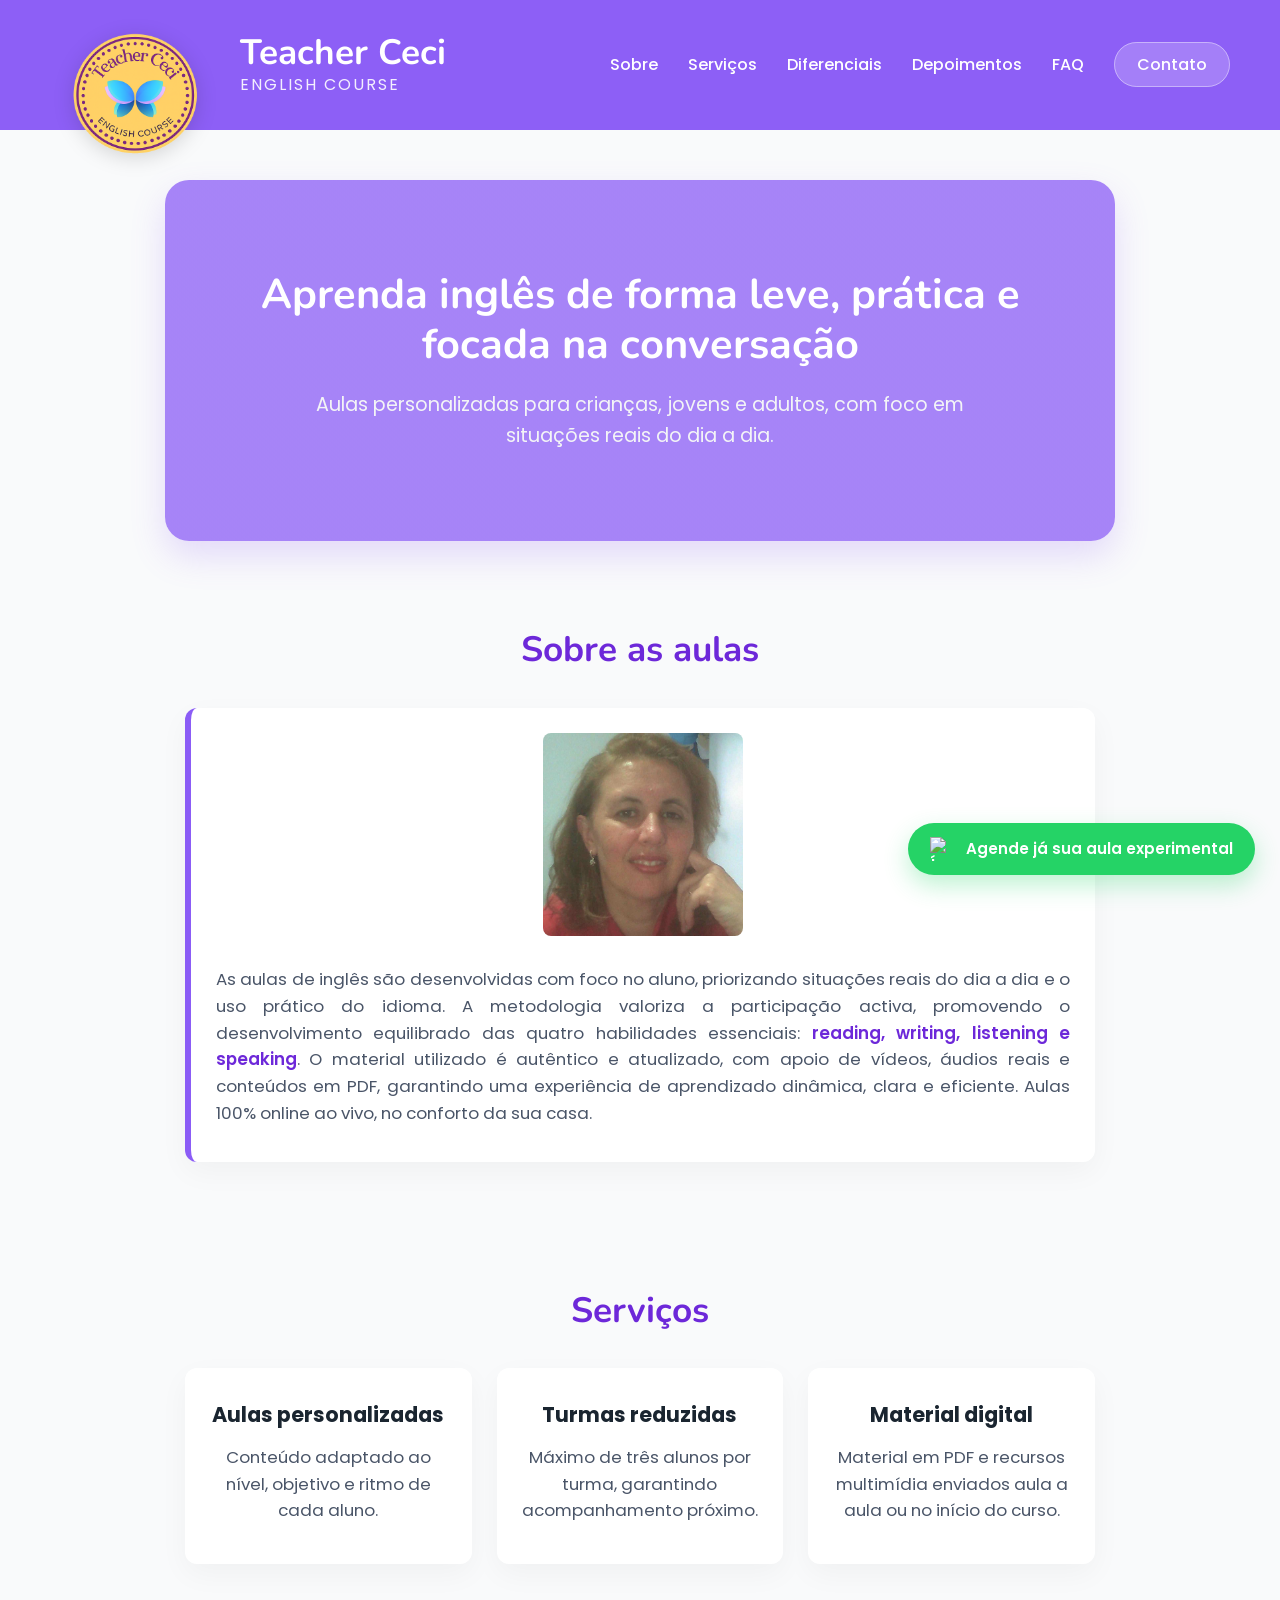
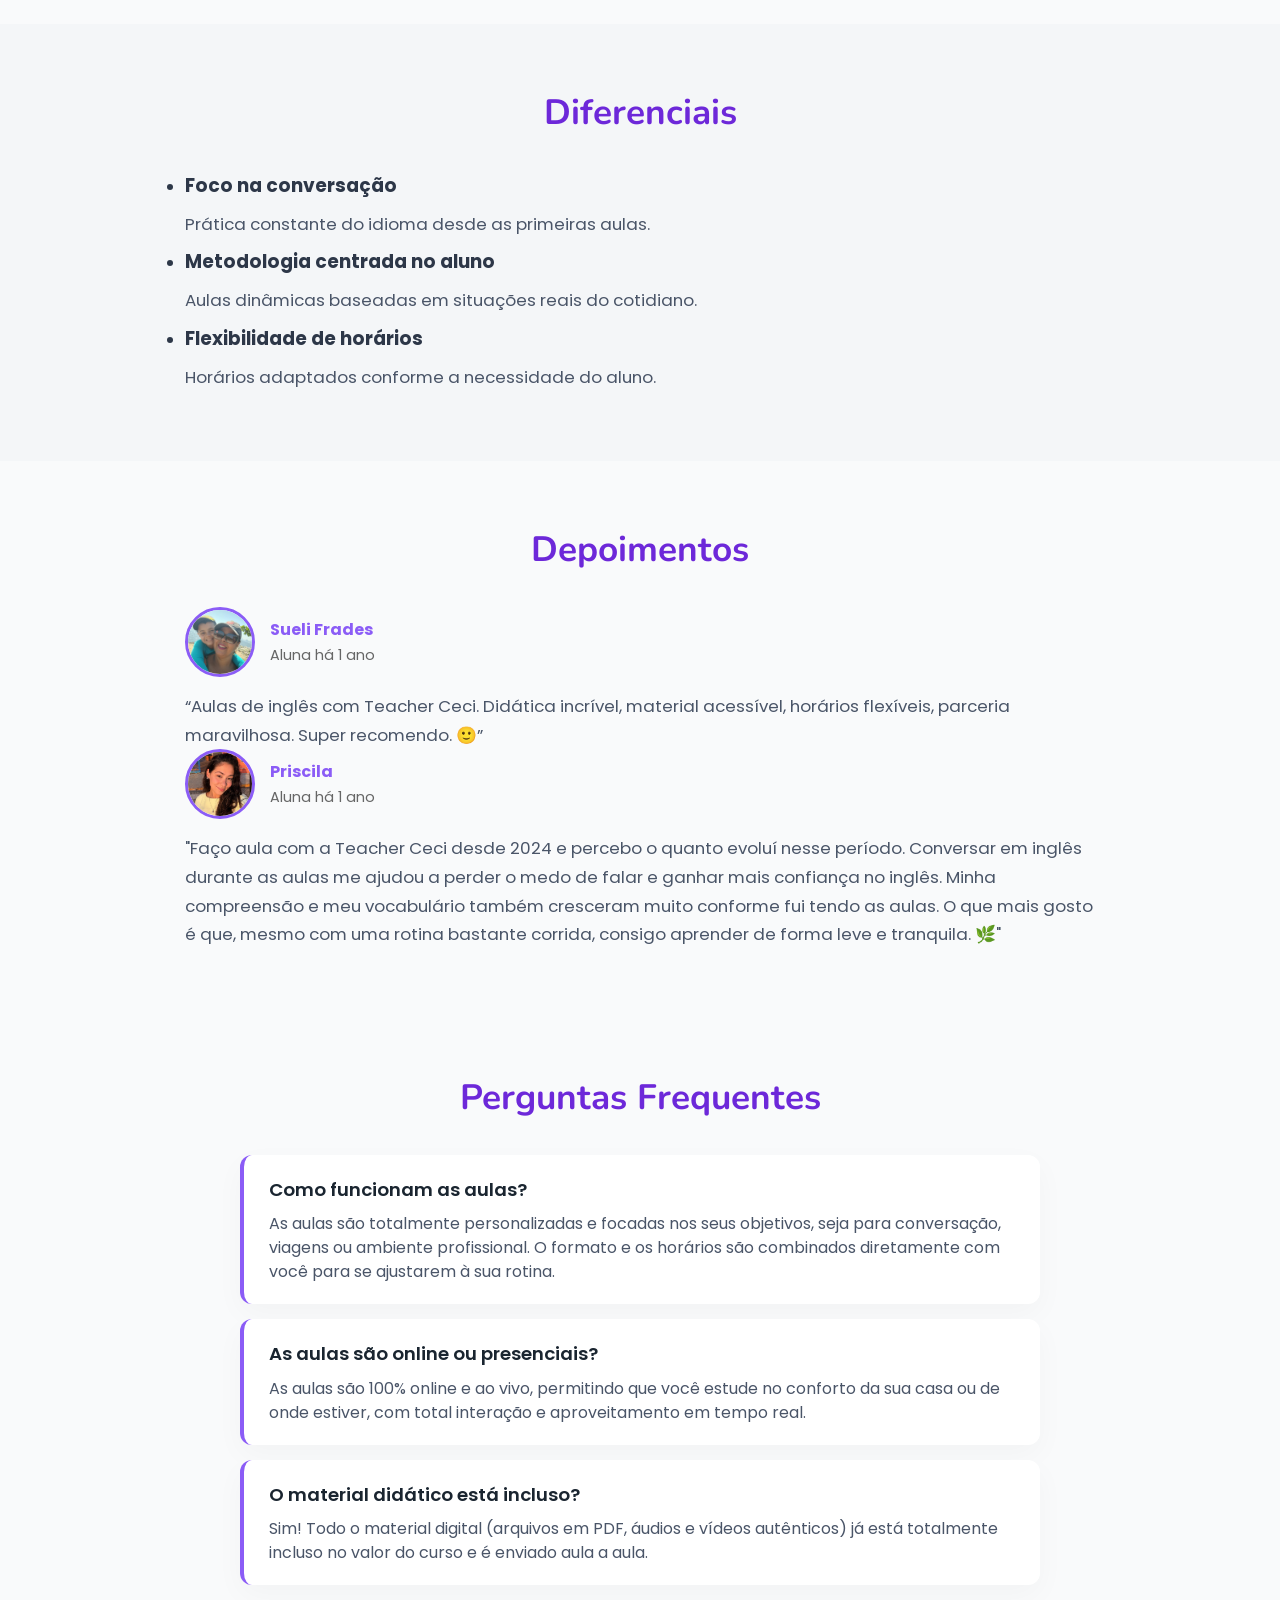
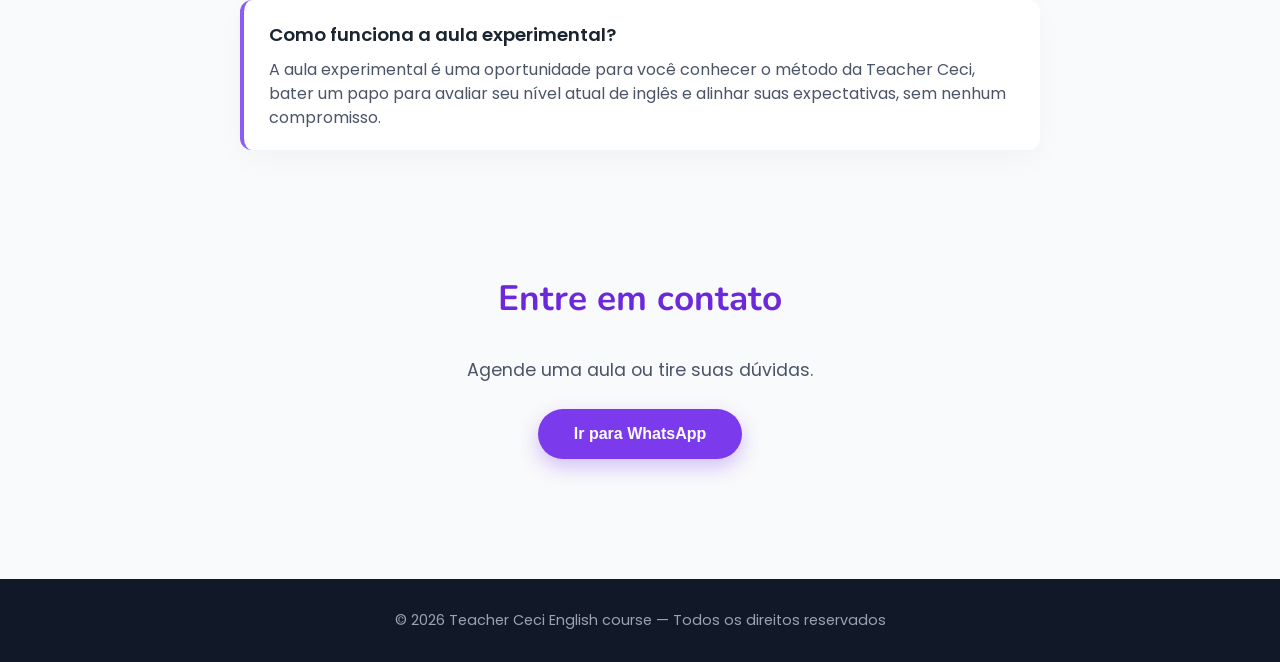
==== commit 44e25a74: "Add files via upload" ====
--- a/index.html
+++ b/index.html
@@ -9,6 +9,7 @@
 <link rel="preconnect" href="https://fonts.googleapis.com">
 <link rel="preconnect" href="https://fonts.gstatic.com" crossorigin>
 <link href="https://fonts.googleapis.com/css2?family=Playfair+Display:ital,wght@0,700;1,400&family=Poppins:wght@300;400;500;600;700&display=swap" rel="stylesheet">
+<link href="https://fonts.googleapis.com/css2?family=Nunito:wght@700;800&display=swap" rel="stylesheet">
   <link rel="stylesheet" href="style.css">
   <link rel="icon" type="image/png" href="img/favicon.png">
 </head>
@@ -110,11 +111,37 @@
 <section id="depoimentos">
   <h2>Depoimentos</h2>
 
-  <p>
-    “Aulas de inglês com Teacher Ceci. Didática incrível, material acessível, horários flexíveis, parceria maravilhosa. Super recomendo. 🙂”
-    <br><strong>Sueli Frades, Aluna há 1 ano.</strong>
-  </p>
-
+  <div class="depoimento">
+    <div class="perfil">
+      <img src="img/sueli.jpeg" alt="Sueli Frades">
+      <div>
+        <h4>Sueli Frades</h4>
+        <span>Aluna há 1 ano</span>
+      </div>
+    </div>
+
+    <p>
+      “Aulas de inglês com Teacher Ceci. Didática incrível, material acessível,
+      horários flexíveis, parceria maravilhosa. Super recomendo. 🙂”
+    </p>
+  </div>
+
+  <div class="depoimento">
+    <div class="perfil">
+      <img src="img/priscila.png" alt="Priscila">
+      <div>
+        <h4>Priscila</h4>
+        <span>Aluna há 1 ano</span>
+      </div>
+    </div>
+
+    <p>
+      "Faço aula com a Teacher Ceci desde 2024 e percebo o quanto evoluí nesse período.
+      Conversar em inglês durante as aulas me ajudou a perder o medo de falar e ganhar mais confiança
+      no inglês. Minha compreensão e meu vocabulário também cresceram muito conforme fui tendo as aulas.
+      O que mais gosto é que, mesmo com uma rotina bastante corrida, consigo aprender de forma leve e tranquila. 🌿"
+    </p>
+  </div>
 </section>
 
 <section id="faq" class="faq">
--- a/style.css
+++ b/style.css
@@ -49,6 +49,10 @@
   z-index: 1000;
 }
 
+h1, h2 {
+    font-family: 'Nunito', sans-serif;
+}
+
 .logo-area {
   display: flex;
   align-items: center;
@@ -72,7 +76,7 @@
 }
 
 .nome-escola h1 {
-  font-family: 'Playfair Display', serif;
+  font-family: 'Nunito', sans-serif;
   font-size: 2.2rem;
   margin: 0;
   line-height: 1.1;
@@ -171,7 +175,7 @@
 }
 
 .hero h1 {
-  font-family: 'Playfair Display', serif;
+  font-family: 'Nunito', sans-serif;
   font-size: 2.6rem;
   margin-bottom: 20px;
   line-height: 1.2;
@@ -196,7 +200,7 @@
 }
 
 h2 {
-  font-family: 'Playfair Display', serif;
+  font-family: 'Nunito', sans-serif;
   font-size: 2.2rem;
   margin-bottom: 30px;
   color: #6d28d9;
@@ -279,7 +283,6 @@
   color: #1a2530;
   margin-bottom: 12px;
 }
-
 .diferenciais {
   background-color: #f4f6f8;
   max-width: 100%;
@@ -288,13 +291,45 @@
 }
 
 /* Depoimentos */
-#depoimentos p {
+.depoimento:hover {
   background: white;
   padding: 25px;
   margin-bottom: 20px;
   border-left: 4px solid #8b5cf6;
   border-radius: 8px;
   box-shadow: 0 10px 30px rgba(0,0,0,0.04);
+  transform: translateY(-5px);
+  transition: 0.3s;
+}
+
+.perfil {
+  display: flex;
+  align-items: center;
+  gap: 15px;
+  margin-bottom: 15px;
+}
+
+.perfil img {
+  width: 70px;
+  height: 70px;
+  border-radius: 50%;
+  object-fit: cover;
+  border: 3px solid #8b5cf6;
+}
+
+.perfil h4 {
+  margin: 0;
+  color: #8b5cf6;
+}
+
+.perfil span {
+  color: #666;
+  font-size: 0.9rem;
+}
+
+.depoimento p {
+  margin: 0;
+  line-height: 1.7;
 }
 
 /* ==========================================
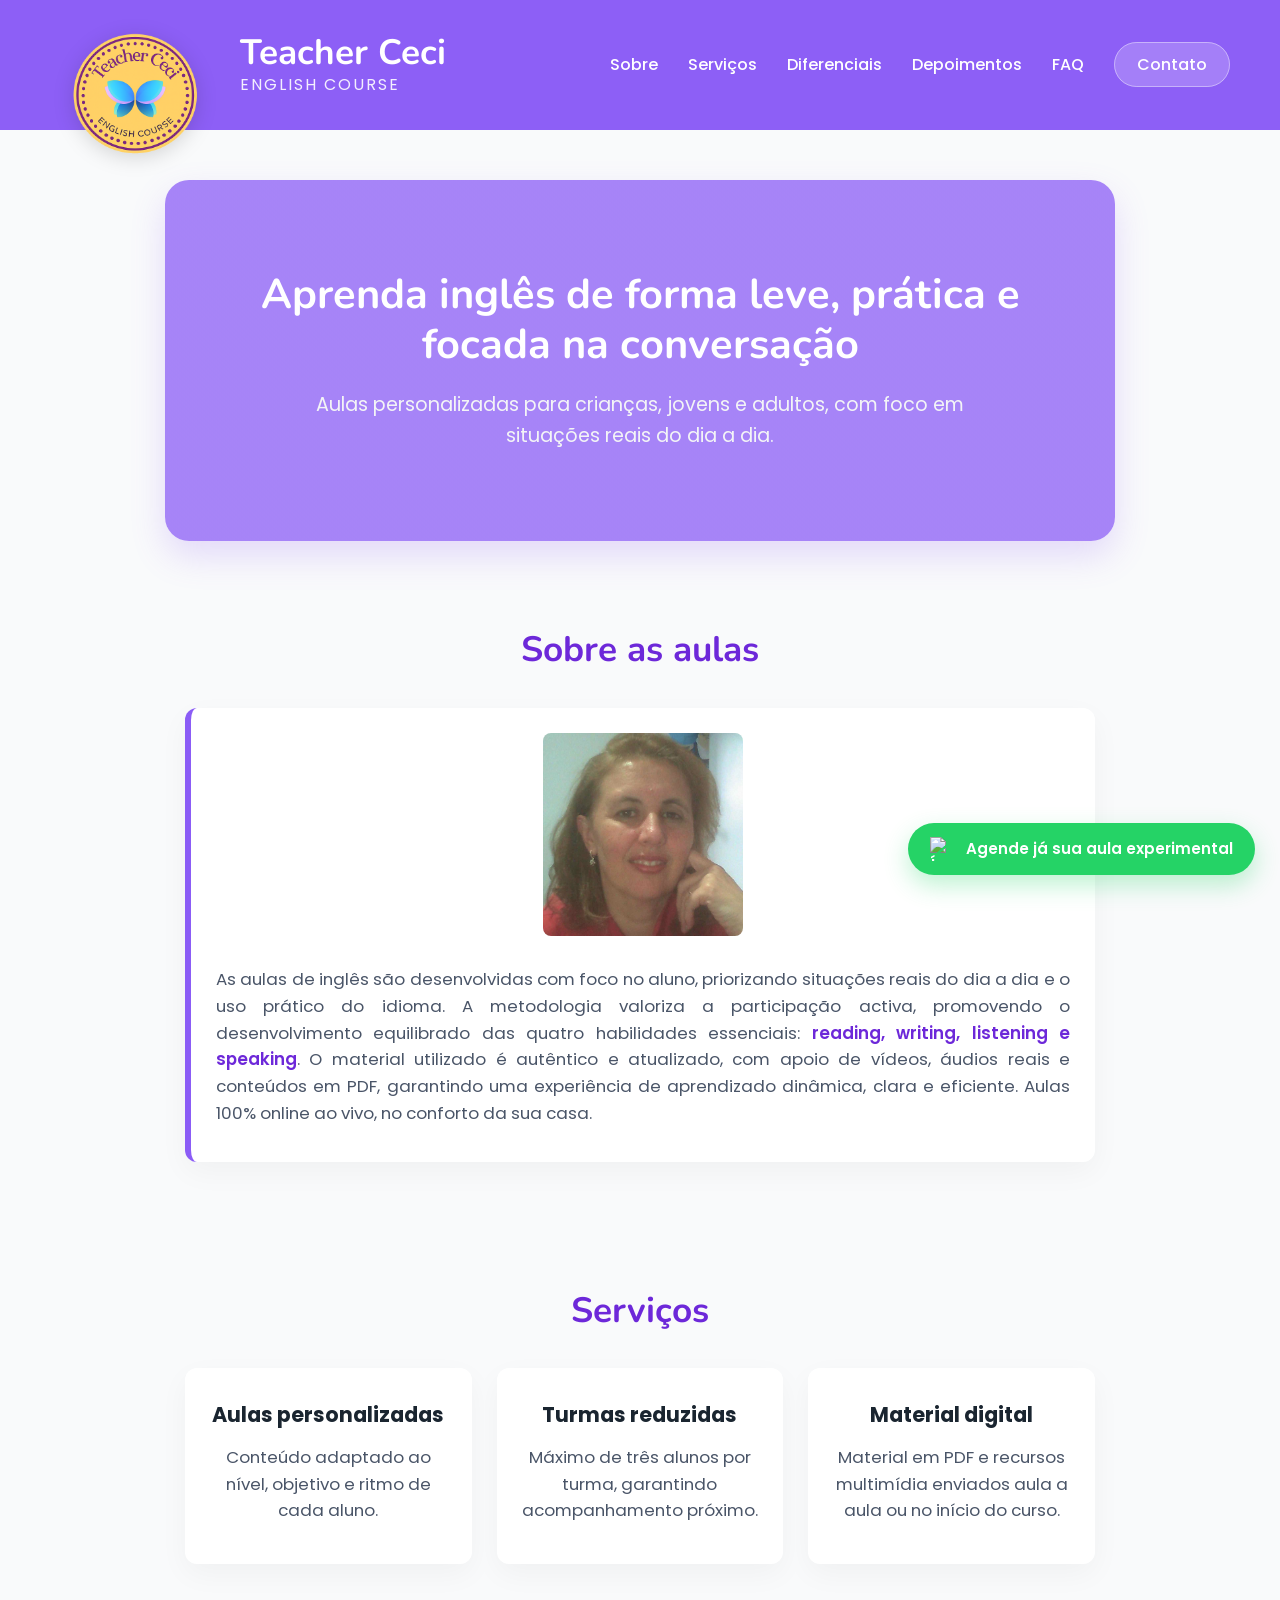
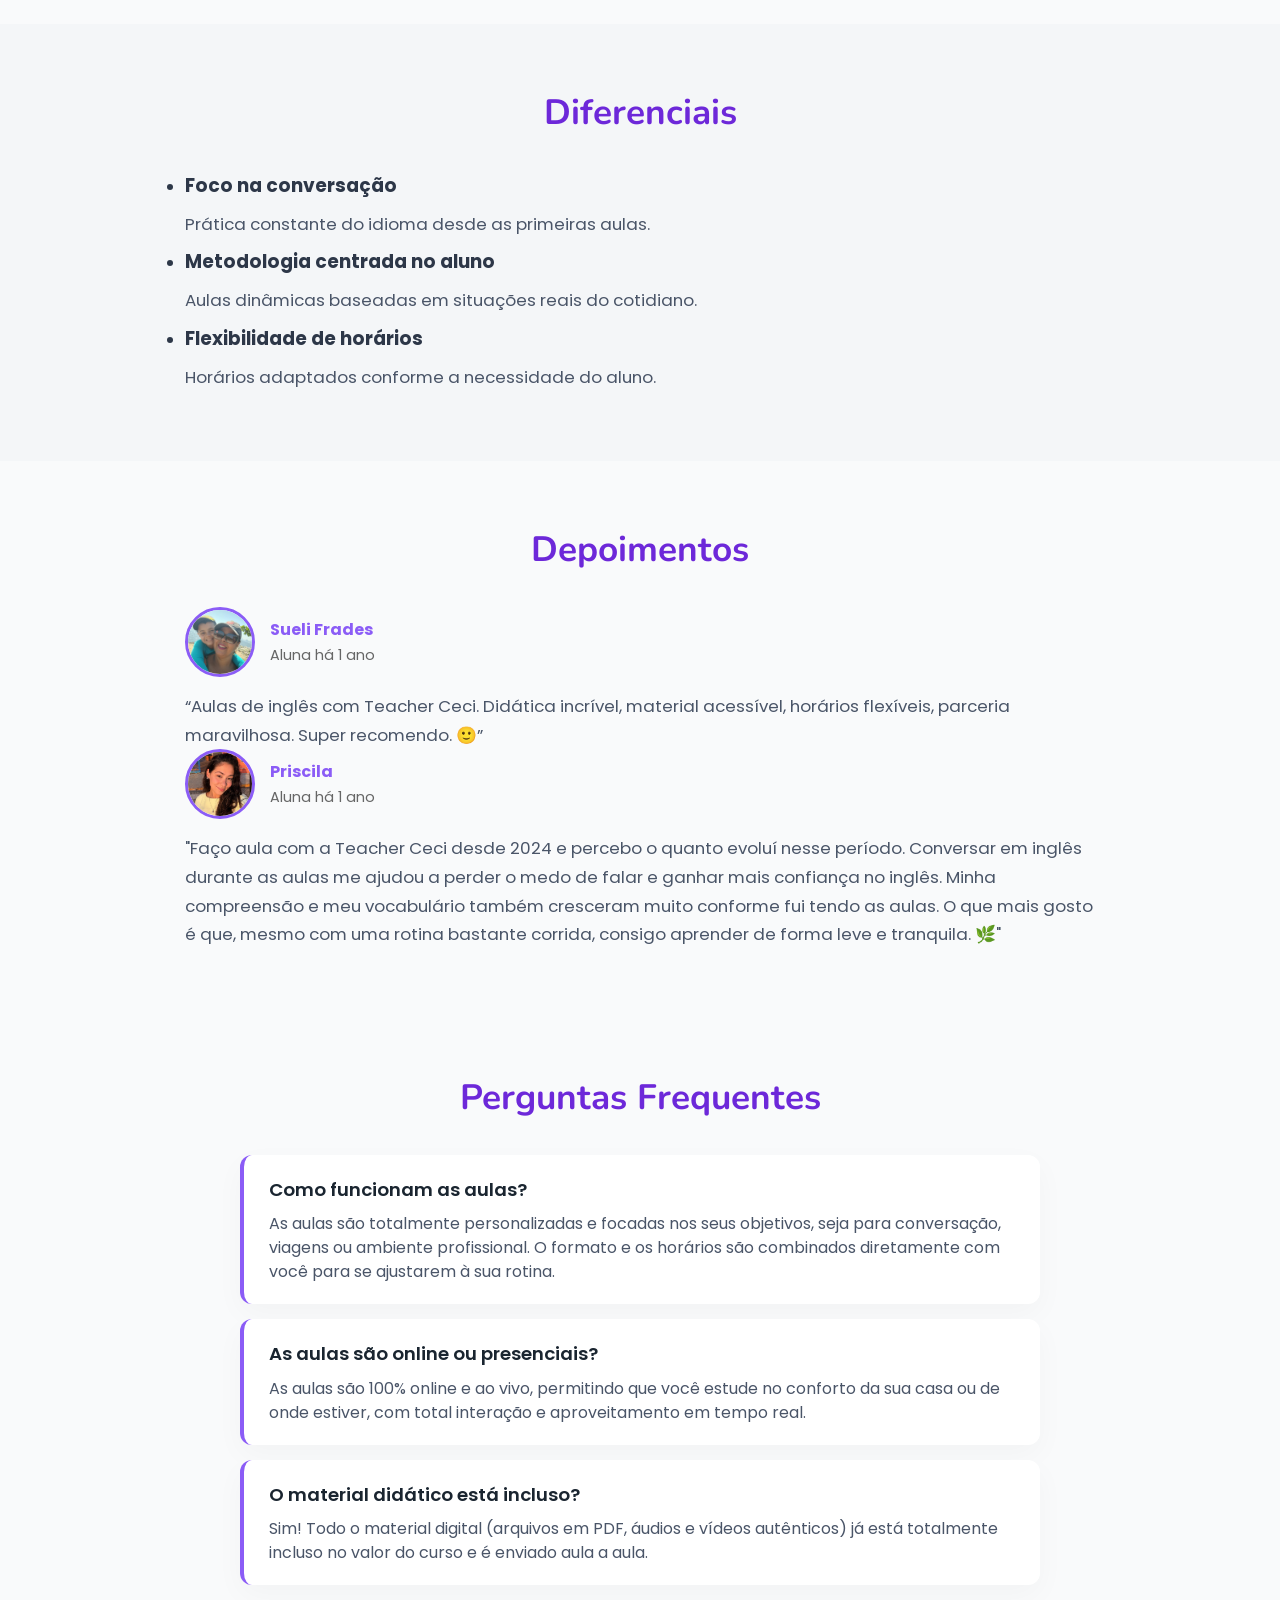
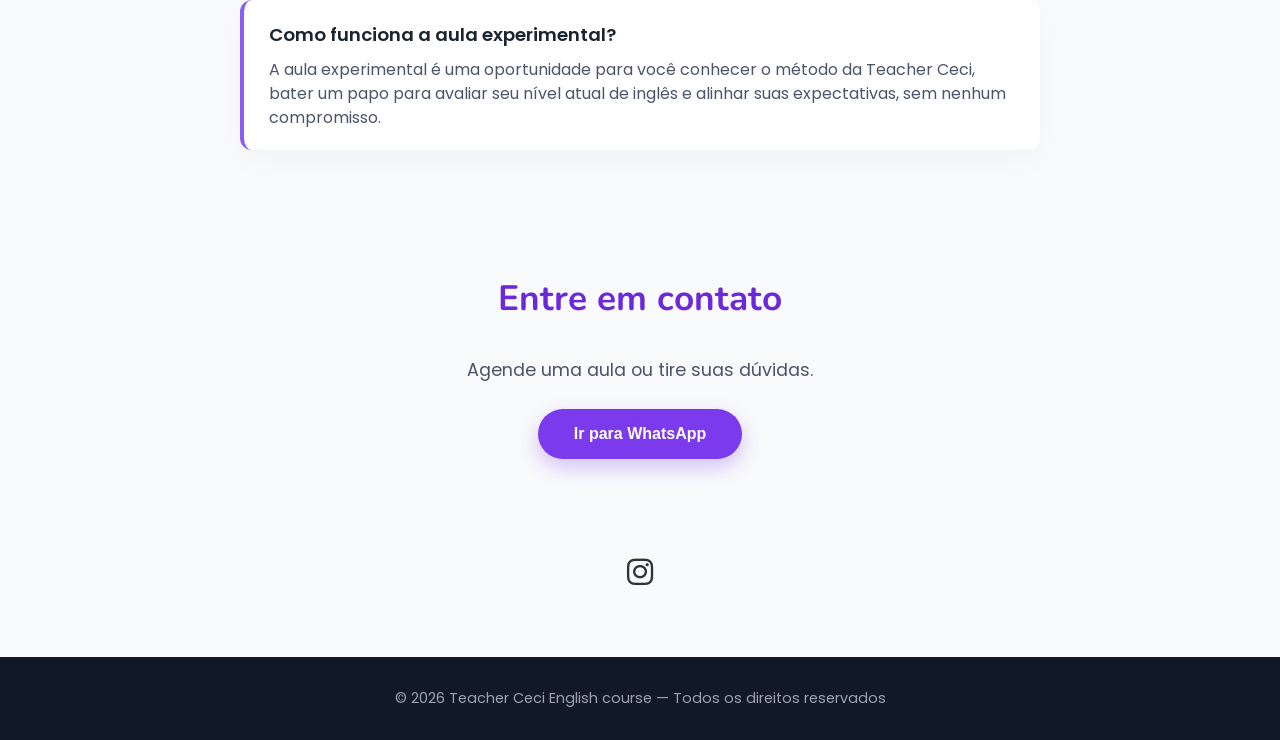
==== commit 5f8fdd93: "Add files via upload" ====
--- a/index.html
+++ b/index.html
@@ -12,6 +12,7 @@
 <link href="https://fonts.googleapis.com/css2?family=Nunito:wght@700;800&display=swap" rel="stylesheet">
   <link rel="stylesheet" href="style.css">
   <link rel="icon" type="image/png" href="img/favicon.png">
+  <link rel="stylesheet" href="https://cdnjs.cloudflare.com/ajax/libs/font-awesome/6.5.2/css/all.min.css">
 </head>
 <body id="topo">
 
@@ -195,6 +196,11 @@
 
 </section>
 
+<div class="redes-sociais">
+  <a href="https://instagram.com/teacherceci2025" target="_blank">
+    <i class="fa-brands fa-instagram"></i>
+  </a>
+</div>
 
   <footer>
   © 2026 Teacher Ceci English course — Todos os direitos reservados
--- a/style.css
+++ b/style.css
@@ -535,4 +535,22 @@
   .sobre-foto {
     max-width: 200px; /* Foto um pouco menor no celular */
     margin: 0 auto;
-  }+  }
+
+  .redes-sociais {
+  display: flex;
+  justify-content: center;
+  gap: 25px;
+  margin: 30px 0;
+}
+
+.redes-sociais a {
+  color: #333;
+  font-size: 30px;
+  transition: 0.3s;
+}
+
+.redes-sociais a:hover {
+  color: #8b5cf6;
+  transform: scale(1.15);
+}
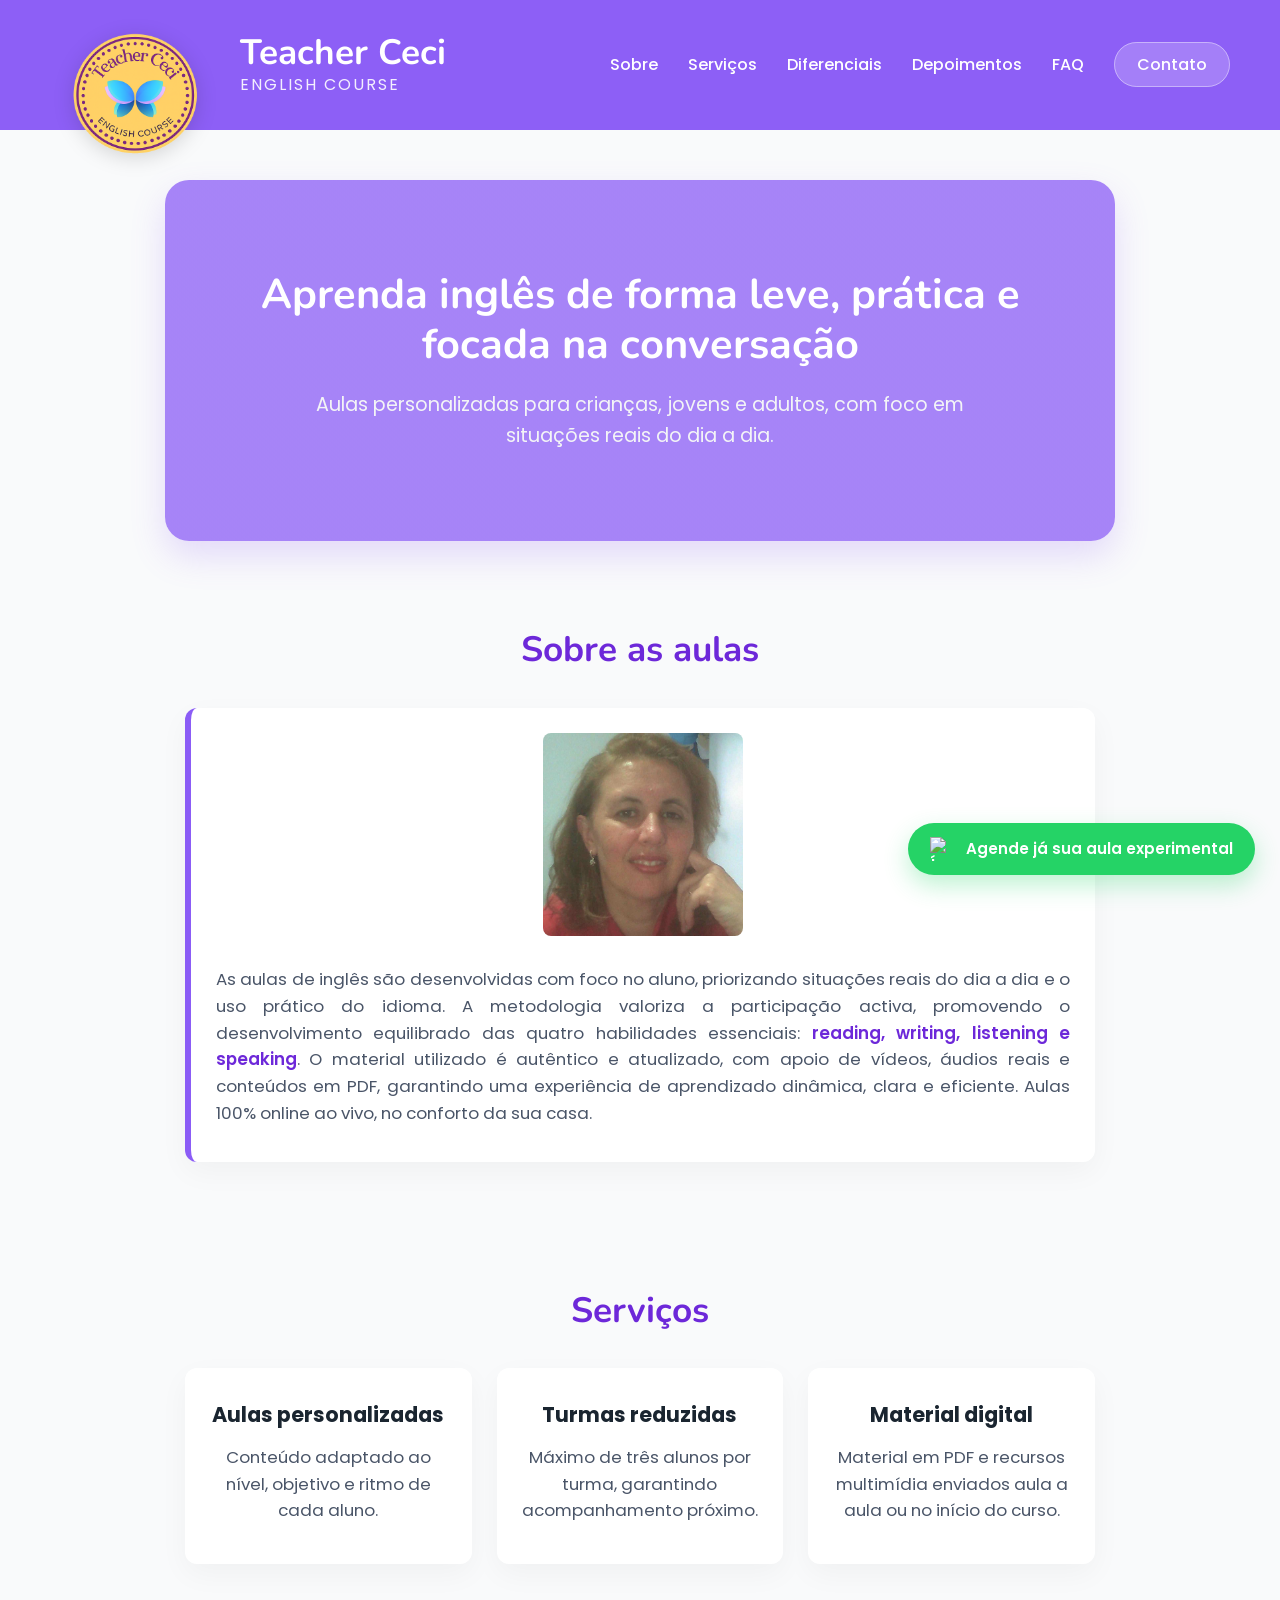
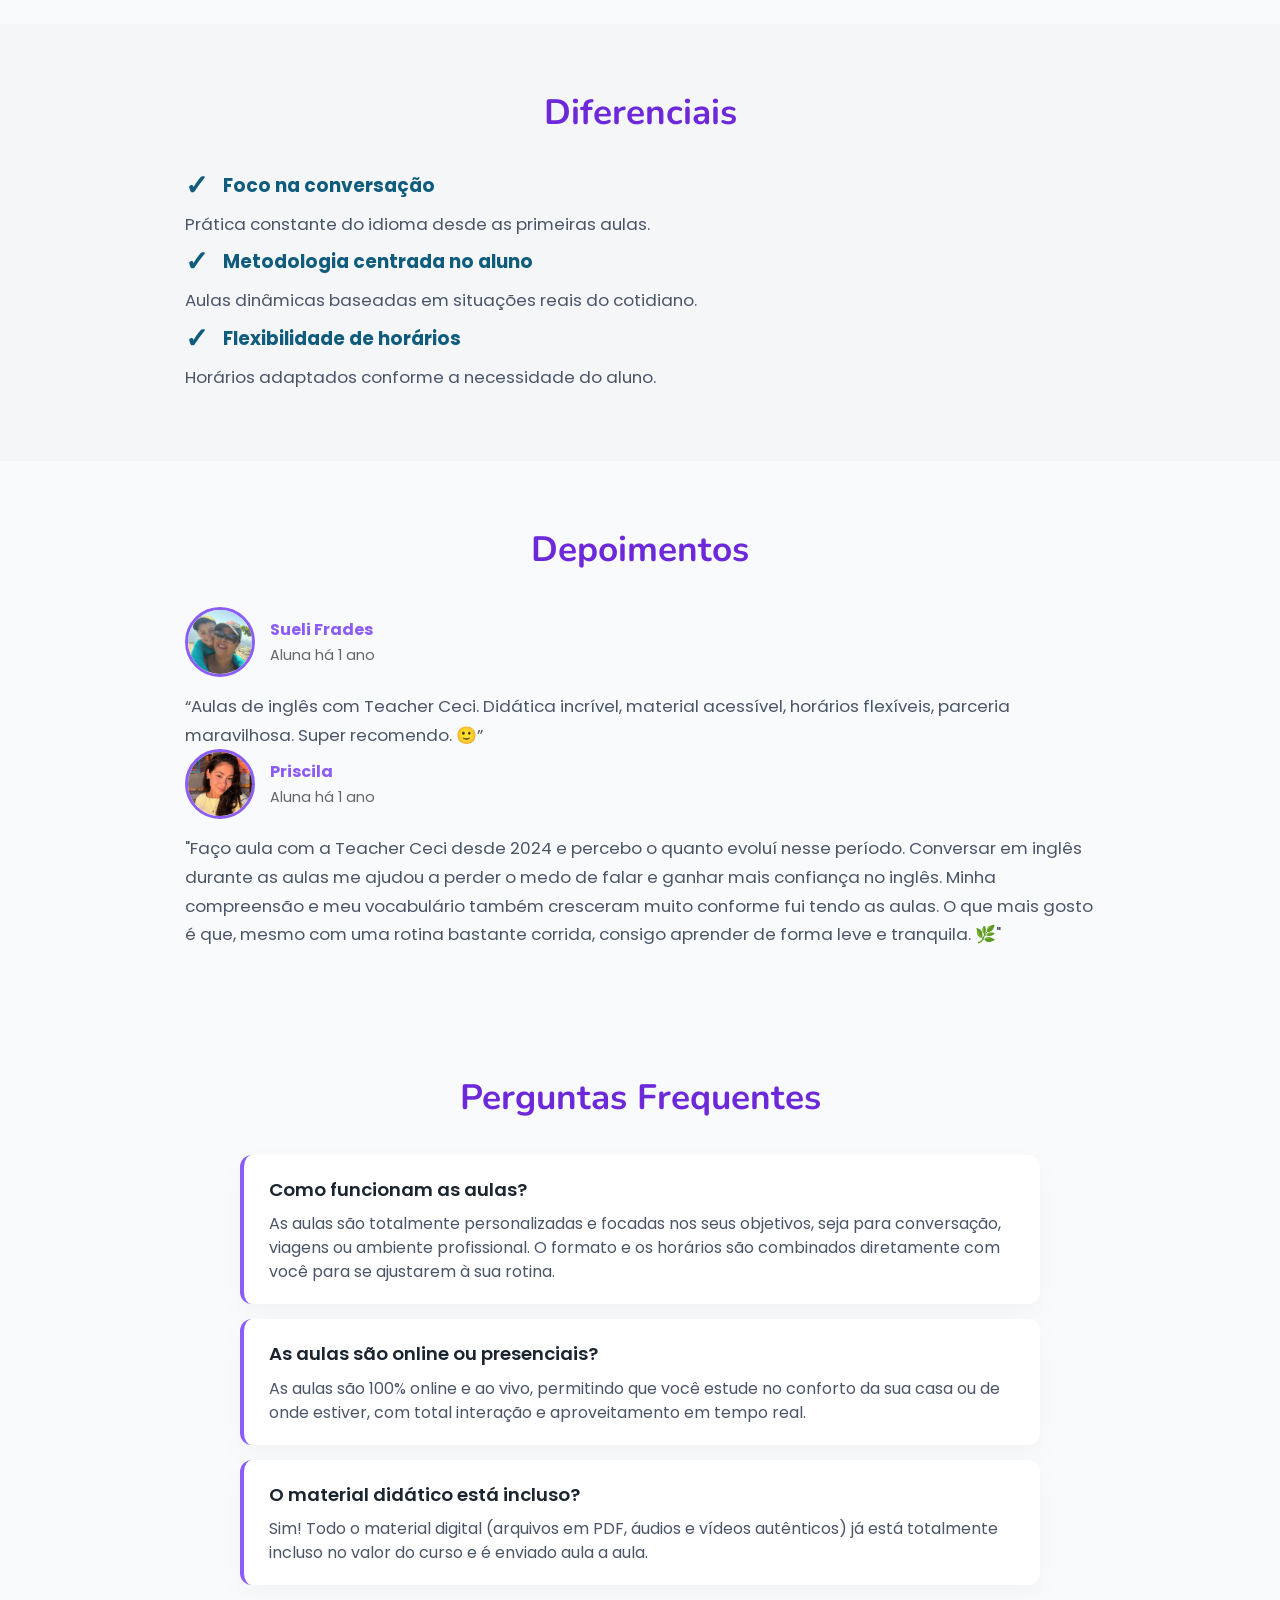
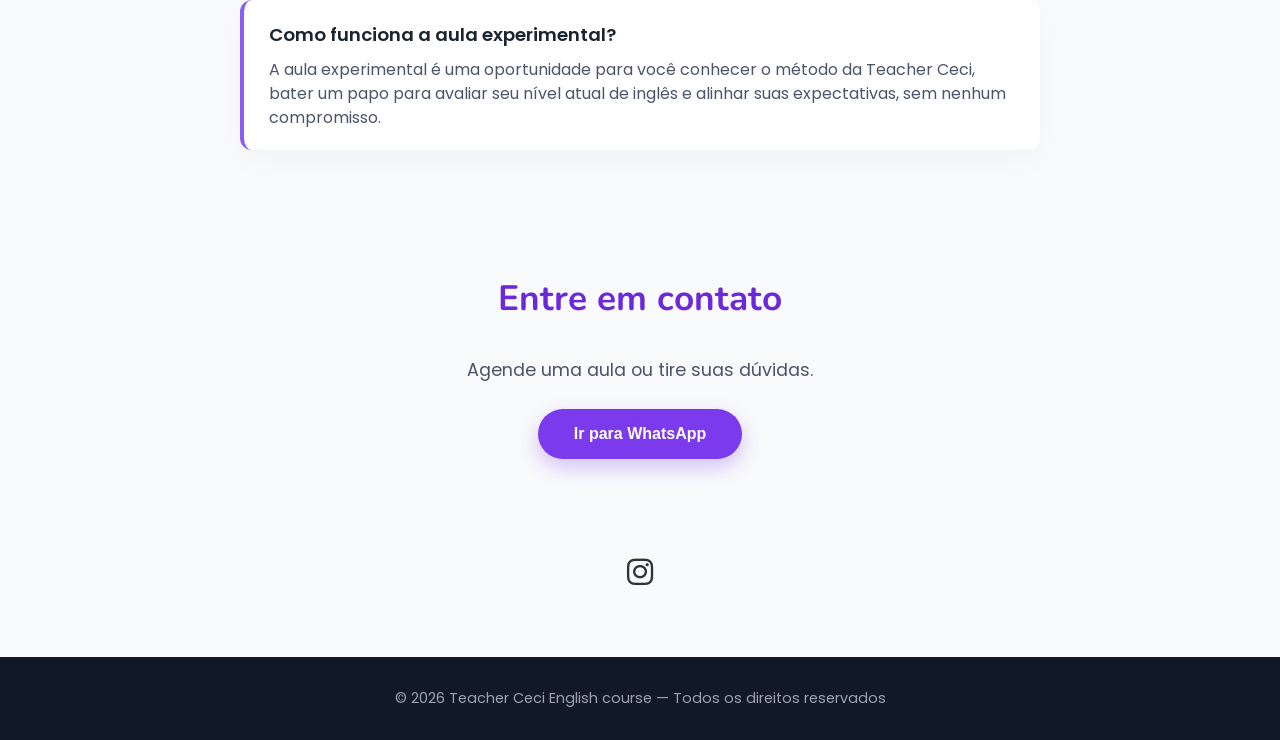
==== commit cd73b8c9: "Add files via upload" ====
--- a/index.html
+++ b/index.html
@@ -95,15 +95,17 @@
   <h2>Diferenciais</h2>
   <ul>
     <li>
-      <h3>Foco na conversação</h3>
-      <p>Prática constante do idioma desde as primeiras aulas.</p>
-    </li>
-    <li>
-      <h3>Metodologia centrada no aluno</h3>
-      <p>Aulas dinâmicas baseadas em situações reais do cotidiano.</p>
-    </li>
-    <li>
-      <h3>Flexibilidade de horários</h3>
+      <h3 class="check-title">Foco na conversação</h3>
+     <p>Prática constante do idioma desde as primeiras aulas.</p>
+    </li>
+
+    <li>
+      <h3 class="check-title">Metodologia centrada no aluno</h3>
+     <p>Aulas dinâmicas baseadas em situações reais do cotidiano.</p>
+    </li>
+
+    <li>
+      <h3 class="check-title">Flexibilidade de horários</h3>
       <p>Horários adaptados conforme a necessidade do aluno.</p>
     </li>
   </ul>
--- a/style.css
+++ b/style.css
@@ -288,6 +288,12 @@
   max-width: 100%;
   padding-left: calc((100% - 950px)/2 + 20px);
   padding-right: calc((100% - 950px)/2 + 20px);
+}
+.diferenciais ul,
+.diferenciais li {
+    list-style: none;
+    margin: 0;
+    padding: 0;
 }
 
 /* Depoimentos */
@@ -553,4 +559,19 @@
 .redes-sociais a:hover {
   color: #8b5cf6;
   transform: scale(1.15);
+}
+
+.check-title {
+    display: flex;
+    align-items: center;
+    gap: 15px;
+    color: #0f5c7d;
+}
+
+.check-title::before {
+    content: "✓";
+    font-size: 28px;
+    font-weight: bold;
+    line-height: 1;
+    color: #0f5c7d;
 }
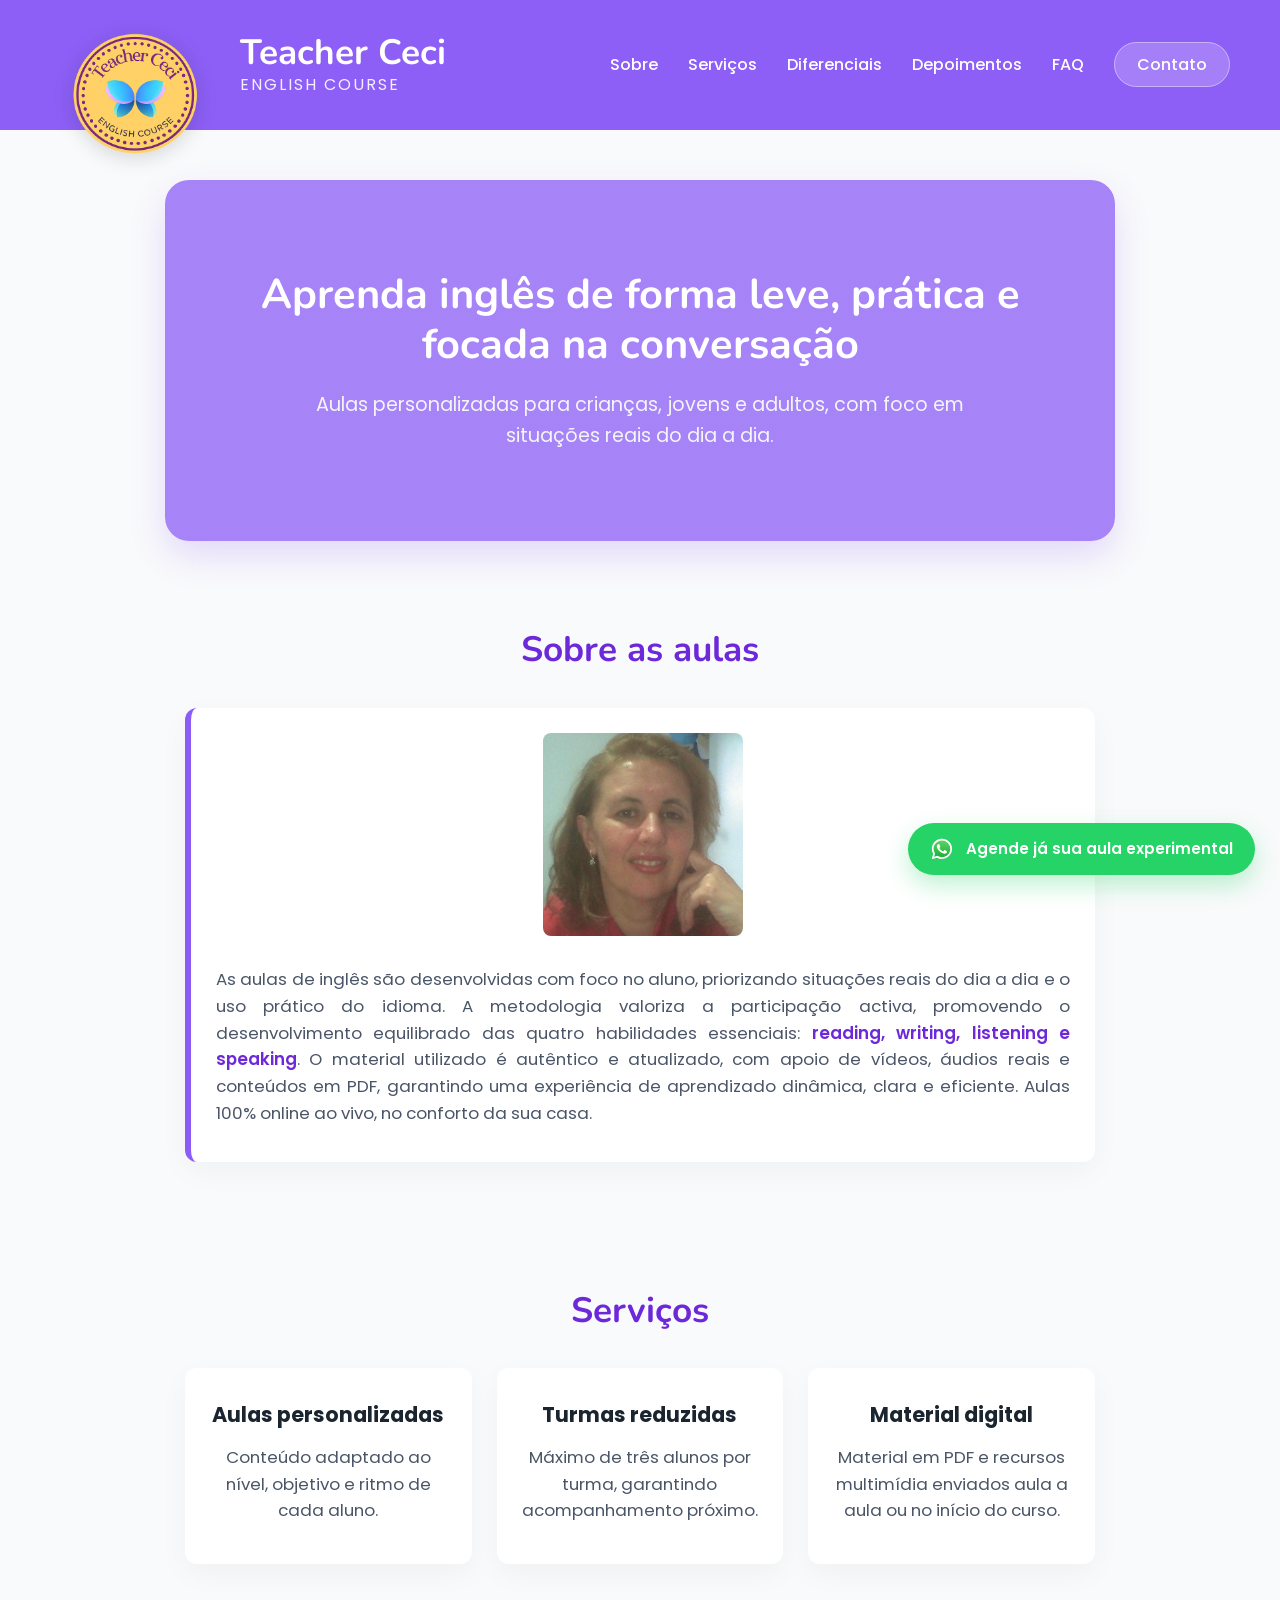
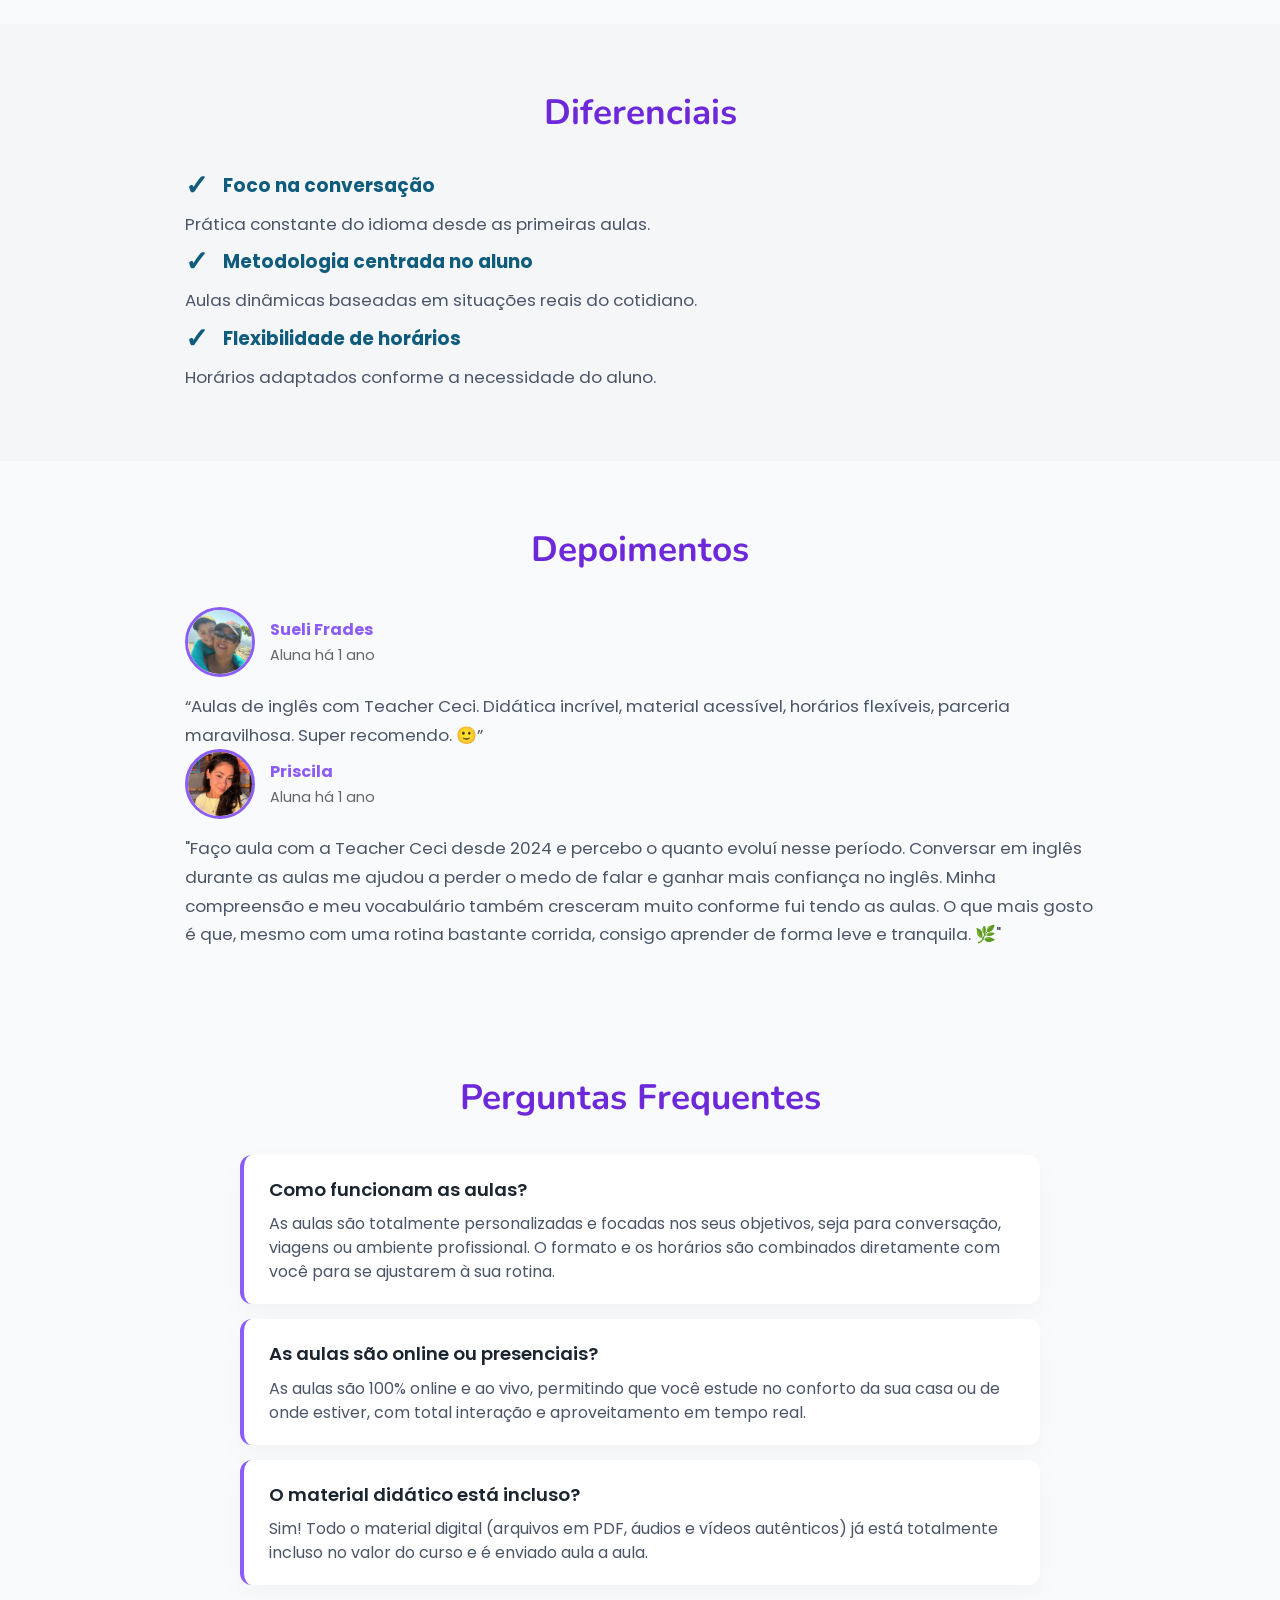
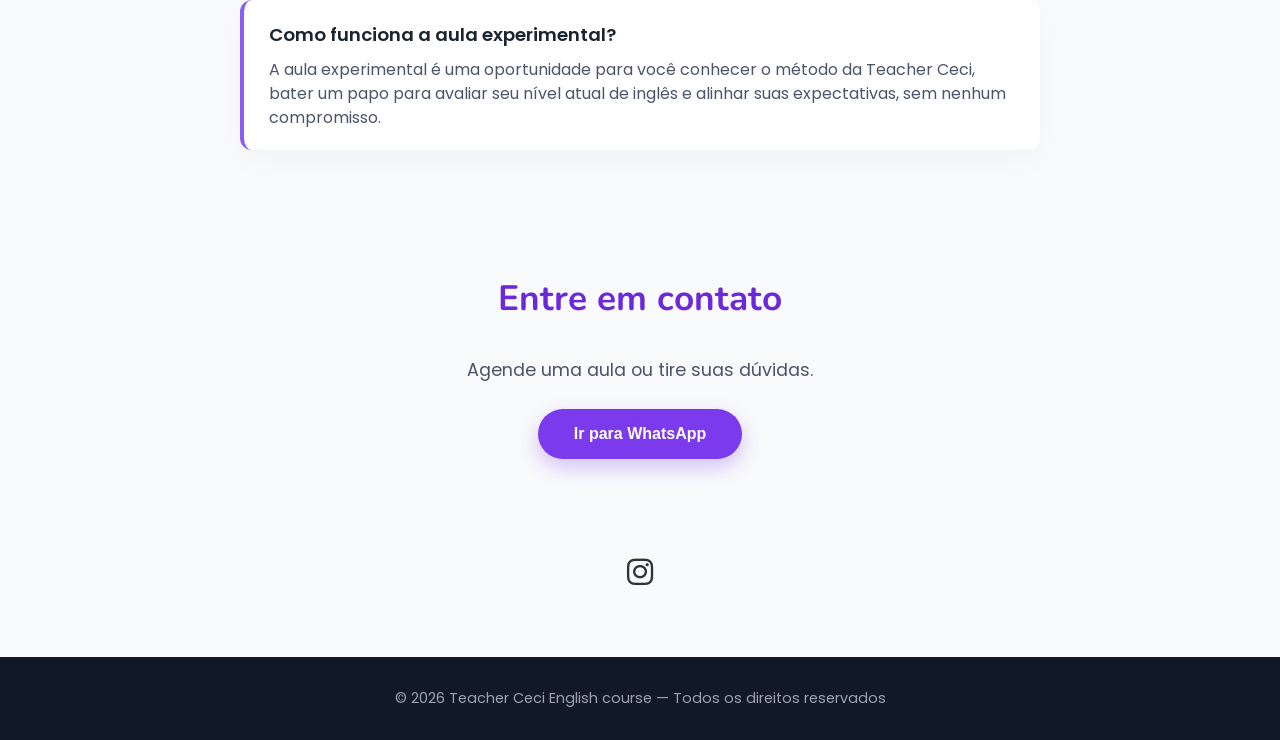
==== commit 05cc2780: "Add files via upload" ====
--- a/index.html
+++ b/index.html
@@ -211,7 +211,7 @@
   
   <script src="script.js"></script>
   <a href="https://wa.me/5511981328316?text=Ol%C3%A1%2C%20Teacher%20Ceci!%20Gostaria%20de%20agendar%20uma%20aula%20experimental." class="whatsapp" target="_blank">
-  <img src="img/whatsapp.svg" alt="Ícone do WhatsApp para contato e agendamento de aulas de inglês">
+  <img src="img/WhatsApp.svg" alt="Ícone do WhatsApp para contato e agendamento de aulas de inglês">
   <span>Agende já sua aula experimental</span>
 </a>
 </body>
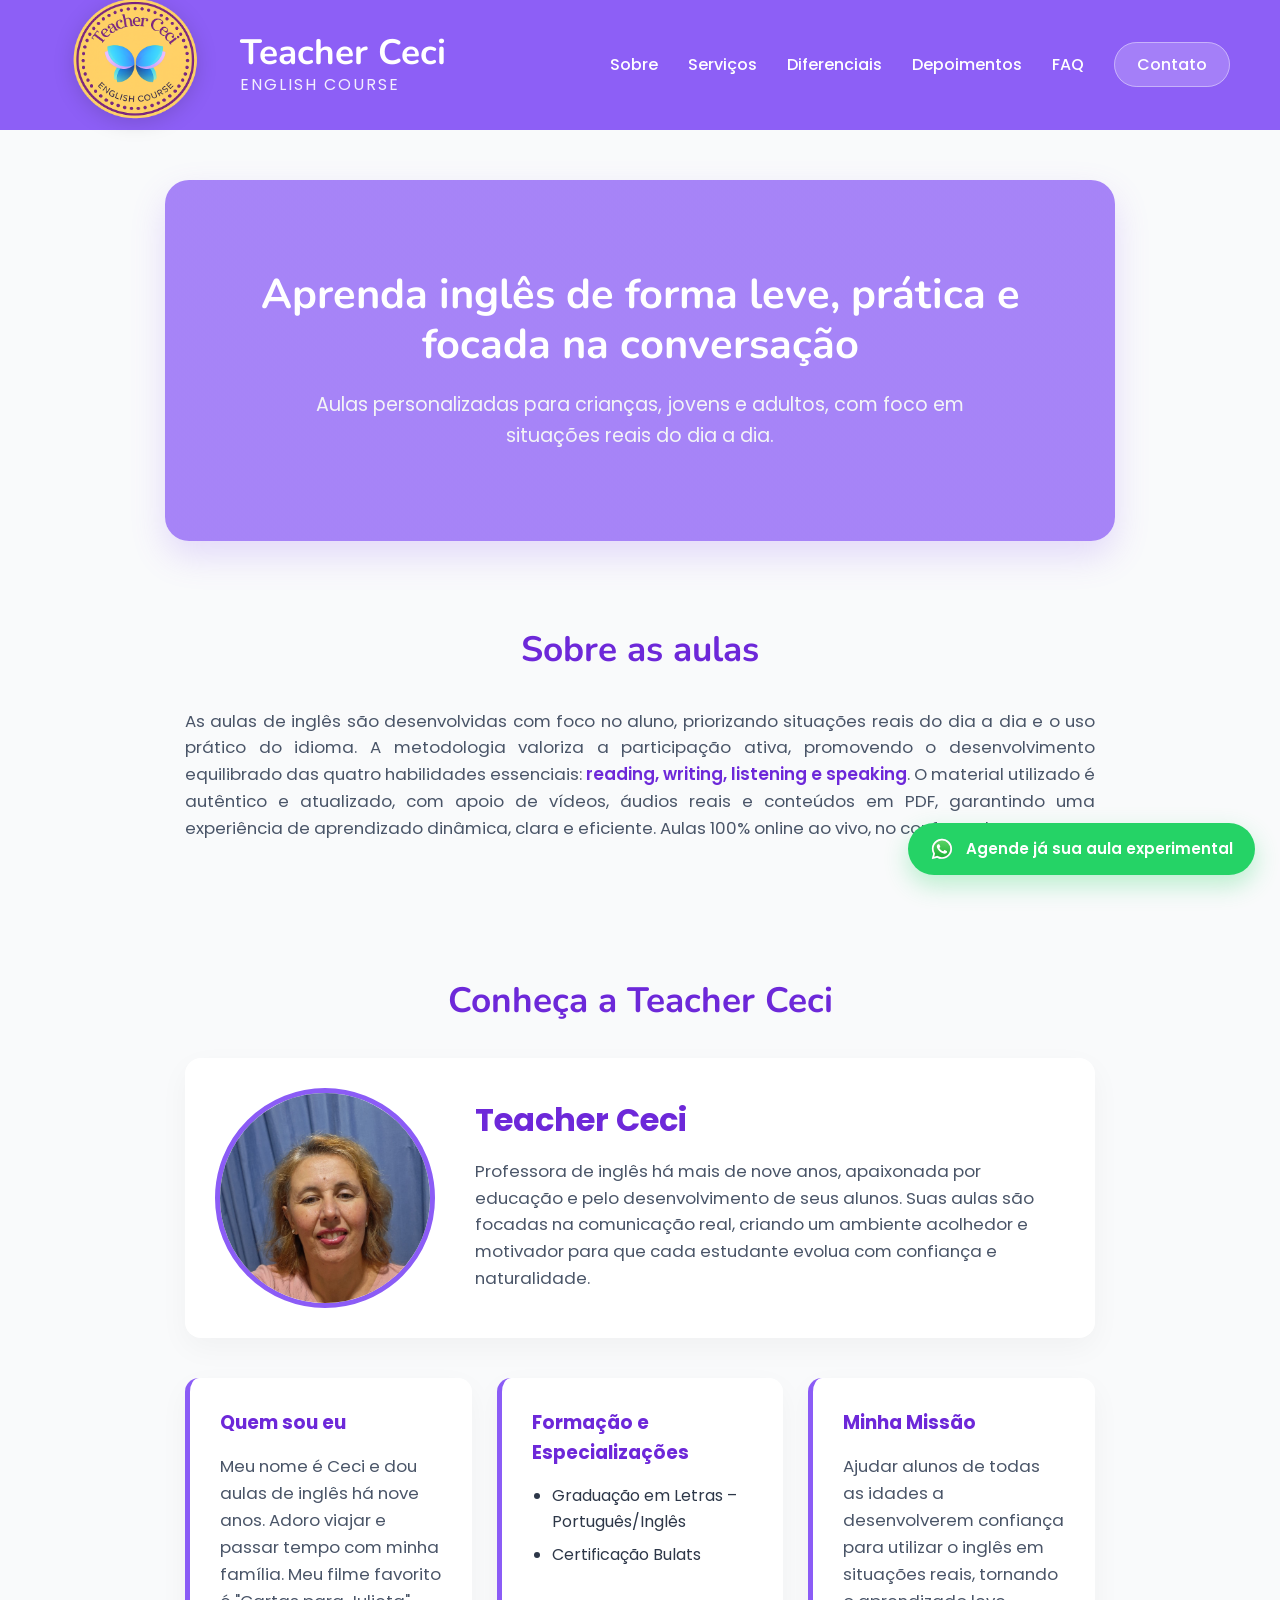
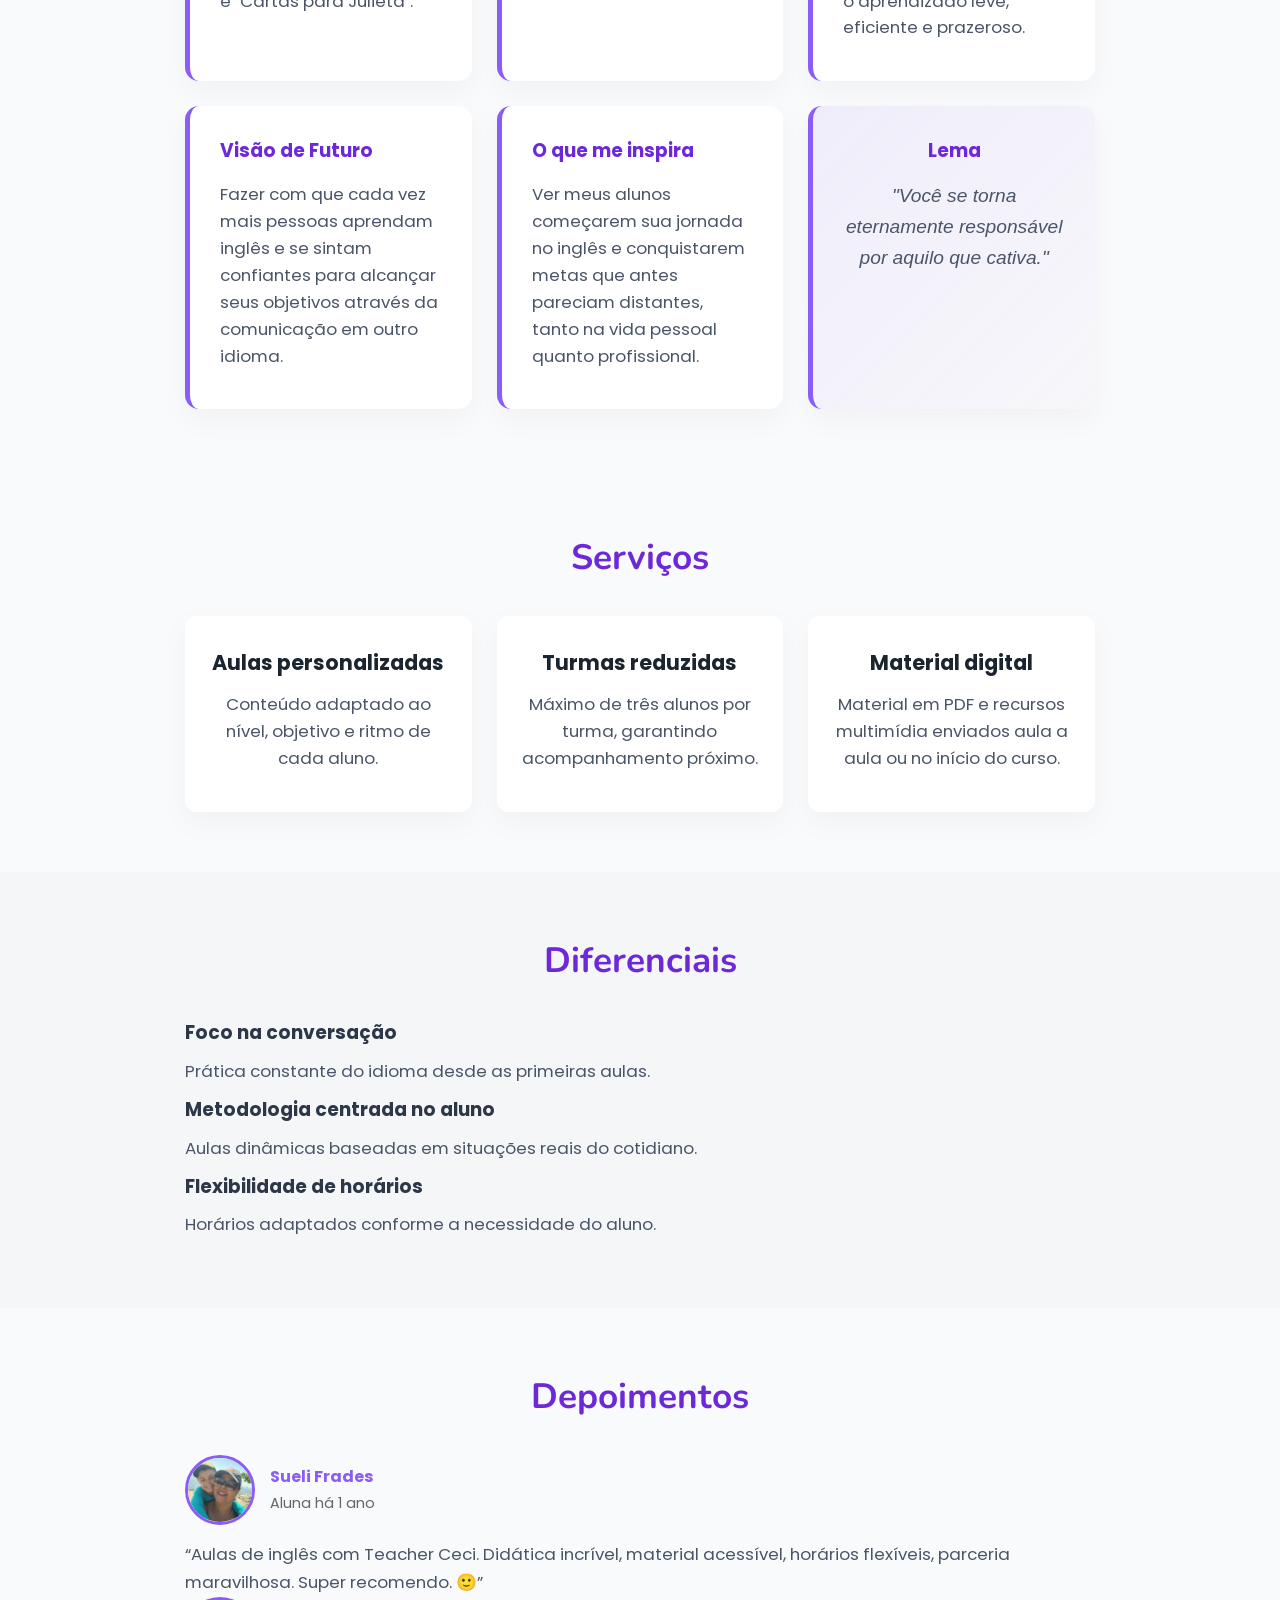
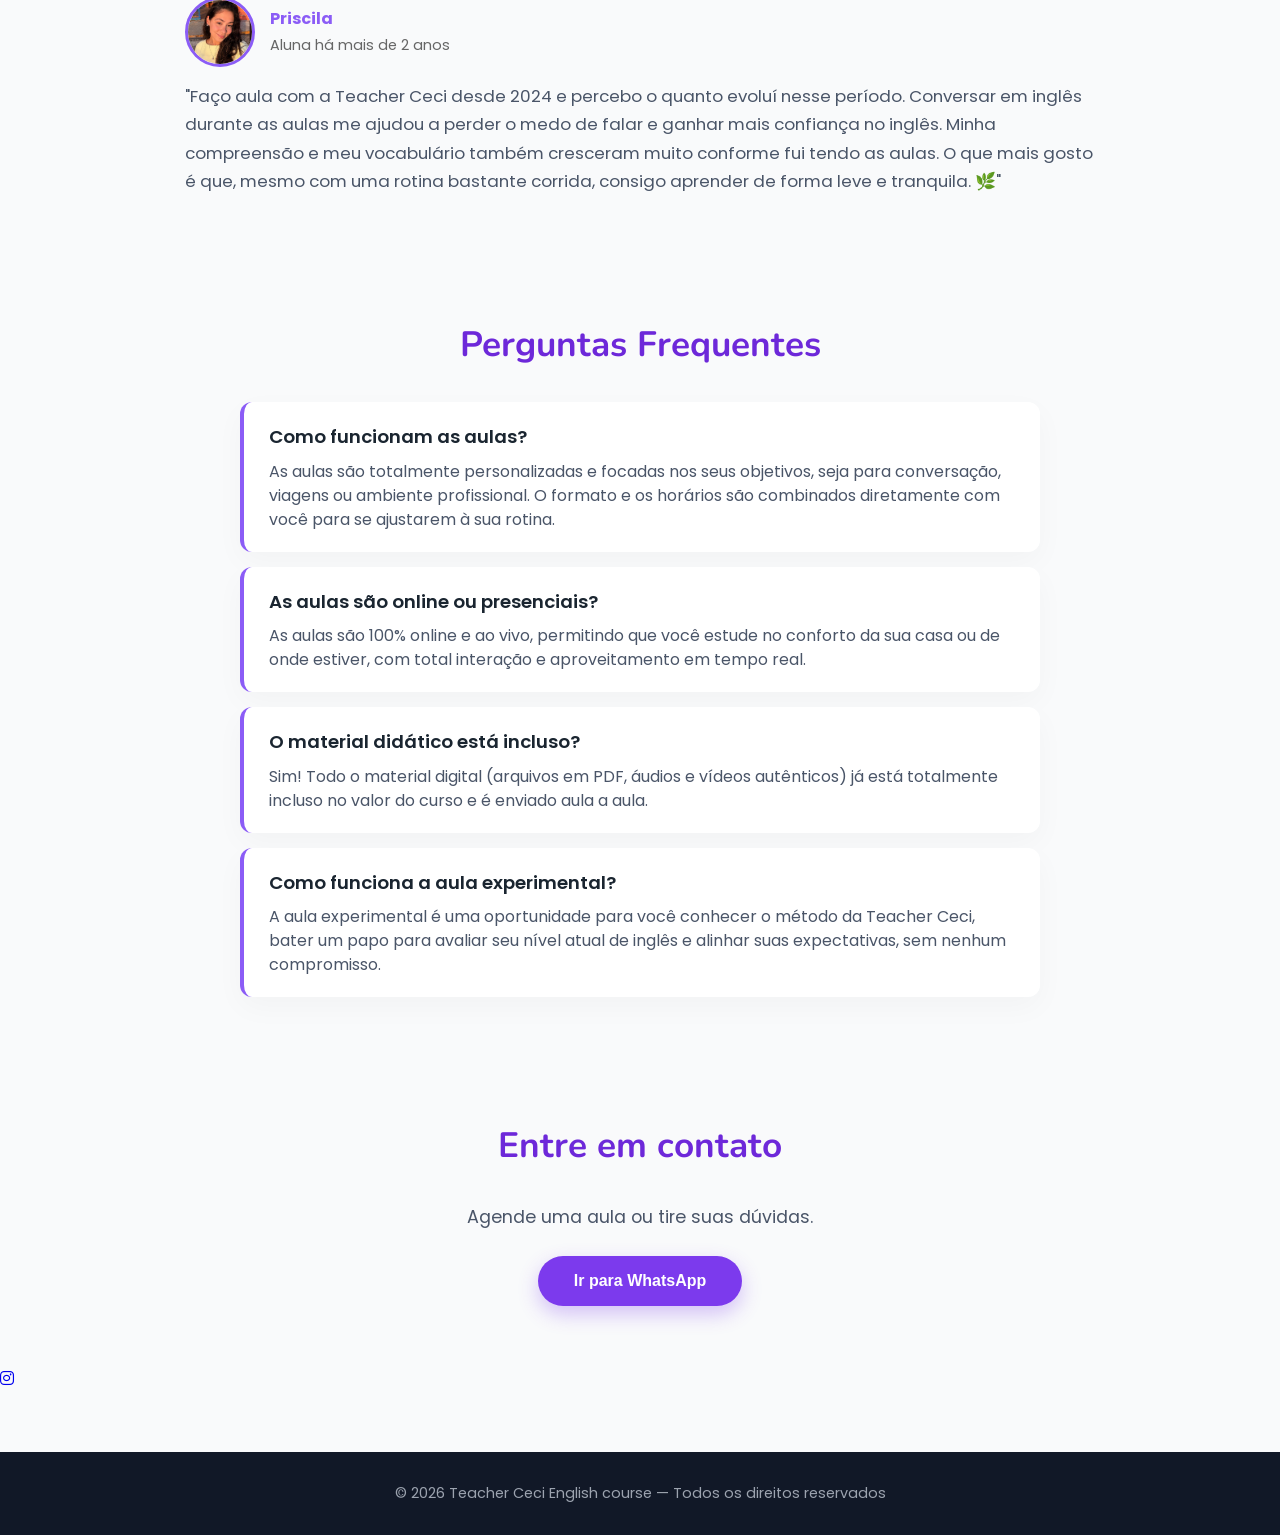
==== commit 34ef98cd: "Add files via upload" ====
--- a/index.html
+++ b/index.html
@@ -29,6 +29,10 @@
     </div>
   </div>
 
+<button class="menu-toggle">
+  <i class="fas fa-bars"></i>
+</button>
+
   <nav>
     <ul>
       <li><a href="#sobre">Sobre</a></li>
@@ -52,21 +56,86 @@
   <section id="sobre" class="sobre">
   <h2>Sobre as aulas</h2>
   
-  <div class="sobre-container">
-    <div class="sobre-foto">
-      <!-- Substitua pelo caminho real da foto dela -->
-      <img src="img/teacher-ceci.jpg" alt="Professora Ceci sorrindo em sua sala de aula de inglês online">
-    </div>
+  
     
     <div class="sobre-texto">
       <p>
         As aulas de inglês são desenvolvidas com foco no aluno, priorizando situações reais do dia a dia e o uso prático do idioma.
-        A metodologia valoriza a participação activa, promovendo o desenvolvimento equilibrado das quatro habilidades essenciais:
+        A metodologia valoriza a participação ativa, promovendo o desenvolvimento equilibrado das quatro habilidades essenciais:
         <strong>reading, writing, listening e speaking</strong>.
         O material utilizado é autêntico e atualizado, com apoio de vídeos, áudios reais e conteúdos em PDF, garantindo uma
         experiência de aprendizado dinâmica, clara e eficiente. Aulas 100% online ao vivo, no conforto da sua casa.
       </p>
     </div>
+  </div>
+</section>
+
+<section id="teacher" class="teacher">
+  <h2>Conheça a Teacher Ceci</h2>
+
+  <div class="teacher-perfil">
+    <img src="img/teacher-ceci.jpg" alt="Teacher Ceci">
+
+    <div class="teacher-intro">
+      <h3>Teacher Ceci</h3>
+      <p>
+        Professora de inglês há mais de nove anos, apaixonada por educação e pelo desenvolvimento de seus alunos.
+        Suas aulas são focadas na comunicação real, criando um ambiente acolhedor e motivador para que cada estudante
+        evolua com confiança e naturalidade.
+      </p>
+    </div>
+  </div>
+
+  <div class="teacher-container">
+
+    <div class="teacher-card">
+      <h3>Quem sou eu</h3>
+      <p>
+        Meu nome é Ceci e dou aulas de inglês há nove anos.
+        Adoro viajar e passar tempo com minha família.
+        Meu filme favorito é "Cartas para Julieta".
+      </p>
+    </div>
+
+    <div class="teacher-card">
+      <h3>Formação e Especializações</h3>
+      <ul>
+        <li>Graduação em Letras – Português/Inglês</li>
+        <li>Certificação Bulats</li>
+      </ul>
+    </div>
+
+    <div class="teacher-card">
+      <h3>Minha Missão</h3>
+      <p>
+        Ajudar alunos de todas as idades a desenvolverem confiança para utilizar o inglês
+        em situações reais, tornando o aprendizado leve, eficiente e prazeroso.
+      </p>
+    </div>
+
+    <div class="teacher-card">
+      <h3>Visão de Futuro</h3>
+      <p>
+        Fazer com que cada vez mais pessoas aprendam inglês e se sintam confiantes para
+        alcançar seus objetivos através da comunicação em outro idioma.
+      </p>
+    </div>
+
+    <div class="teacher-card">
+      <h3>O que me inspira</h3>
+      <p>
+        Ver meus alunos começarem sua jornada no inglês e conquistarem metas que antes
+        pareciam distantes, tanto na vida pessoal quanto profissional.
+      </p>
+    </div>
+
+    <div class="teacher-card destaque">
+      <h3>Lema</h3>
+      <p>
+        "Você se torna eternamente responsável por aquilo que cativa."
+      </p>
+    </div>
+
   </div>
 </section>
 
@@ -134,7 +203,7 @@
       <img src="img/priscila.png" alt="Priscila">
       <div>
         <h4>Priscila</h4>
-        <span>Aluna há 1 ano</span>
+        <span>Aluna há mais de  2 anos</span>
       </div>
     </div>
 
--- a/style.css
+++ b/style.css
@@ -61,7 +61,6 @@
 
 .logo {
   position: relative;
-  top: 35px; /* Faz o logo "vazar" elegantemente para fora do header */
 }
 
 .logo img {
@@ -448,55 +447,82 @@
    7. MEDIA QUERIES (RESPONSIVIDADE)
    ========================================== */
 @media (max-width: 768px) {
+
   body {
     padding-top: 110px;
   }
 
   .topo-barra {
     height: 100px;
-    padding: 0 24px;
-  }
-
-  .logo {
-    top: 20px;
+    padding: 0 20px;
+    position: fixed;
+  }
+
+  .logo-area {
+    gap: 10px;
   }
 
   .logo img {
-    height: 110px;
+    height: 100px;
   }
 
   .nome-escola h1 {
-    font-size: 1.6rem;
+    font-size: 1.4rem;
   }
 
   .nome-escola span {
-    font-size: 0.8rem;
-  }
-
-  /* Menu Mobile Integrado */
+    font-size: 0.75rem;
+  }
+
+  /* MENU HAMBÚRGUER */
   .menu-toggle {
     display: block;
+    font-size: 28px;
+    background: none;
+    border: none;
+    color: white;
+    cursor: pointer;
+    box-shadow: none;
+    padding: 0;
+  }
+
+  nav {
+    position: relative;
   }
 
   nav ul {
     display: none;
+    flex-direction: column;
     position: absolute;
-    top: 100%;
-    right: 20px;
+    top: 70px;
+    right: 0;
+    width: 230px;
     background: #8b5cf6;
-    flex-direction: column;
-    width: 220px;
     padding: 20px;
     border-radius: 14px;
-    box-shadow: 0 15px 35px rgba(0,0,0,0.2);
-    gap: 20px;
+    box-shadow: 0 10px 30px rgba(0,0,0,.2);
+    gap: 18px;
+    z-index: 1001;
   }
 
   nav ul.show {
     display: flex;
   }
 
-  /* Ajustes de conteúdo mobile */
+  nav ul li {
+    width: 100%;
+  }
+
+  nav ul li a {
+    display: block;
+    width: 100%;
+  }
+
+  .botao-contato {
+    text-align: center;
+  }
+
+  /* HERO */
   .hero {
     padding: 50px 20px;
     margin: 20px 15px 0;
@@ -514,12 +540,23 @@
     font-size: 1.8rem;
   }
 
-  .sobre p {
-    padding: 20px;
+  /* SOBRE */
+  .sobre-container {
+    flex-direction: column;
+    gap: 20px;
+    padding: 25px;
+  }
+
+  .sobre-foto {
+    max-width: 220px;
+    margin: 0 auto;
+  }
+
+  .sobre-texto {
     text-align: left;
   }
 
-  /* Esconde o texto do whats no mobile, vira apenas o círculo com ícone */
+  /* WHATSAPP */
   .whatsapp span {
     display: none;
   }
@@ -531,47 +568,94 @@
     right: 20px;
   }
 }
-/* Adicione isso dentro do @media (max-width: 768px) */
-  .sobre-container {
-    flex-direction: column; /* No celular, joga um para baixo do outro */
-    gap: 20px;
-    padding: 25px;
-  }
-
-  .sobre-foto {
-    max-width: 200px; /* Foto um pouco menor no celular */
-    margin: 0 auto;
-  }
-
-  .redes-sociais {
-  display: flex;
-  justify-content: center;
+
+/* SOBRE A TEACHER CECI */
+.teacher {
+  max-width: 950px;
+  margin: auto;
+  padding: 60px 20px;
+}
+
+.teacher-perfil {
+  display: flex;
+  align-items: center;
+  gap: 40px;
+  margin-bottom: 40px;
+  background: white;
+  padding: 30px;
+  border-radius: 16px;
+  box-shadow: 0 10px 30px rgba(0,0,0,0.04);
+}
+
+.teacher-perfil img {
+  width: 220px;
+  height: 220px;
+  object-fit: cover;
+  border-radius: 50%;
+  border: 5px solid #8b5cf6;
+  flex-shrink: 0;
+}
+
+.teacher-intro h3 {
+  color: #6d28d9;
+  font-size: 2rem;
+  margin-bottom: 12px;
+}
+
+.teacher-container {
+  display: grid;
+  grid-template-columns: repeat(auto-fit, minmax(280px, 1fr));
   gap: 25px;
-  margin: 30px 0;
-}
-
-.redes-sociais a {
-  color: #333;
-  font-size: 30px;
-  transition: 0.3s;
-}
-
-.redes-sociais a:hover {
-  color: #8b5cf6;
-  transform: scale(1.15);
-}
-
-.check-title {
-    display: flex;
-    align-items: center;
-    gap: 15px;
-    color: #0f5c7d;
-}
-
-.check-title::before {
-    content: "✓";
-    font-size: 28px;
-    font-weight: bold;
-    line-height: 1;
-    color: #0f5c7d;
-}+}
+
+.teacher-card {
+  background: white;
+  padding: 30px;
+  border-radius: 14px;
+  border-left: 5px solid #8b5cf6;
+  box-shadow: 0 10px 30px rgba(0,0,0,0.04);
+}
+
+.teacher-card h3 {
+  color: #6d28d9;
+  margin-bottom: 15px;
+}
+
+.teacher-card ul {
+  padding-left: 20px;
+}
+
+.teacher-card li {
+  margin-bottom: 8px;
+}
+
+.teacher-card.destaque {
+  background: linear-gradient(
+    135deg,
+    rgba(139,92,246,0.08),
+    rgba(139,92,246,0.02)
+  );
+  text-align: center;
+}
+
+.teacher-card.destaque p {
+  font-size: 1.2rem;
+  font-style: italic;
+}
+
+@media (max-width: 768px) {
+  .teacher-perfil {
+    flex-direction: column;
+    text-align: center;
+  }
+
+  .teacher-perfil img {
+    width: 180px;
+    height: 180px;
+  }
+}
+
+
+
+
+
